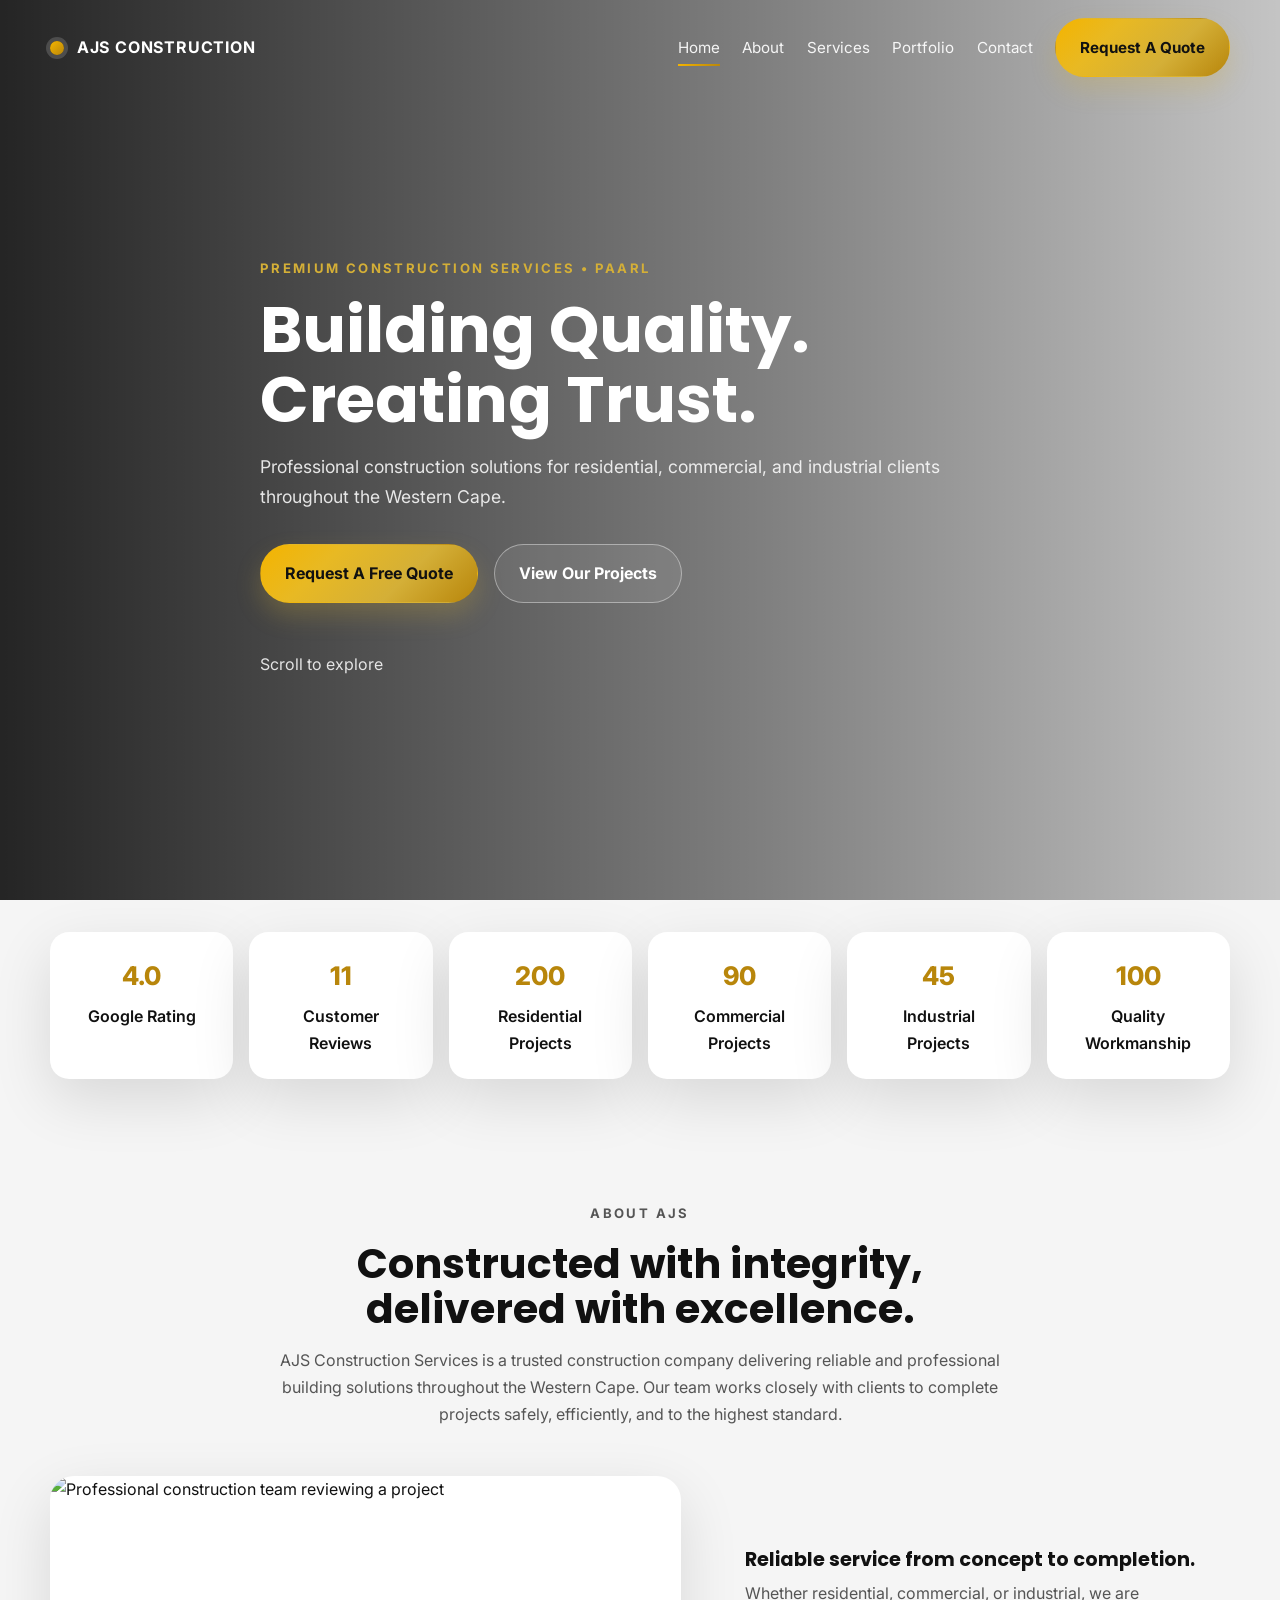
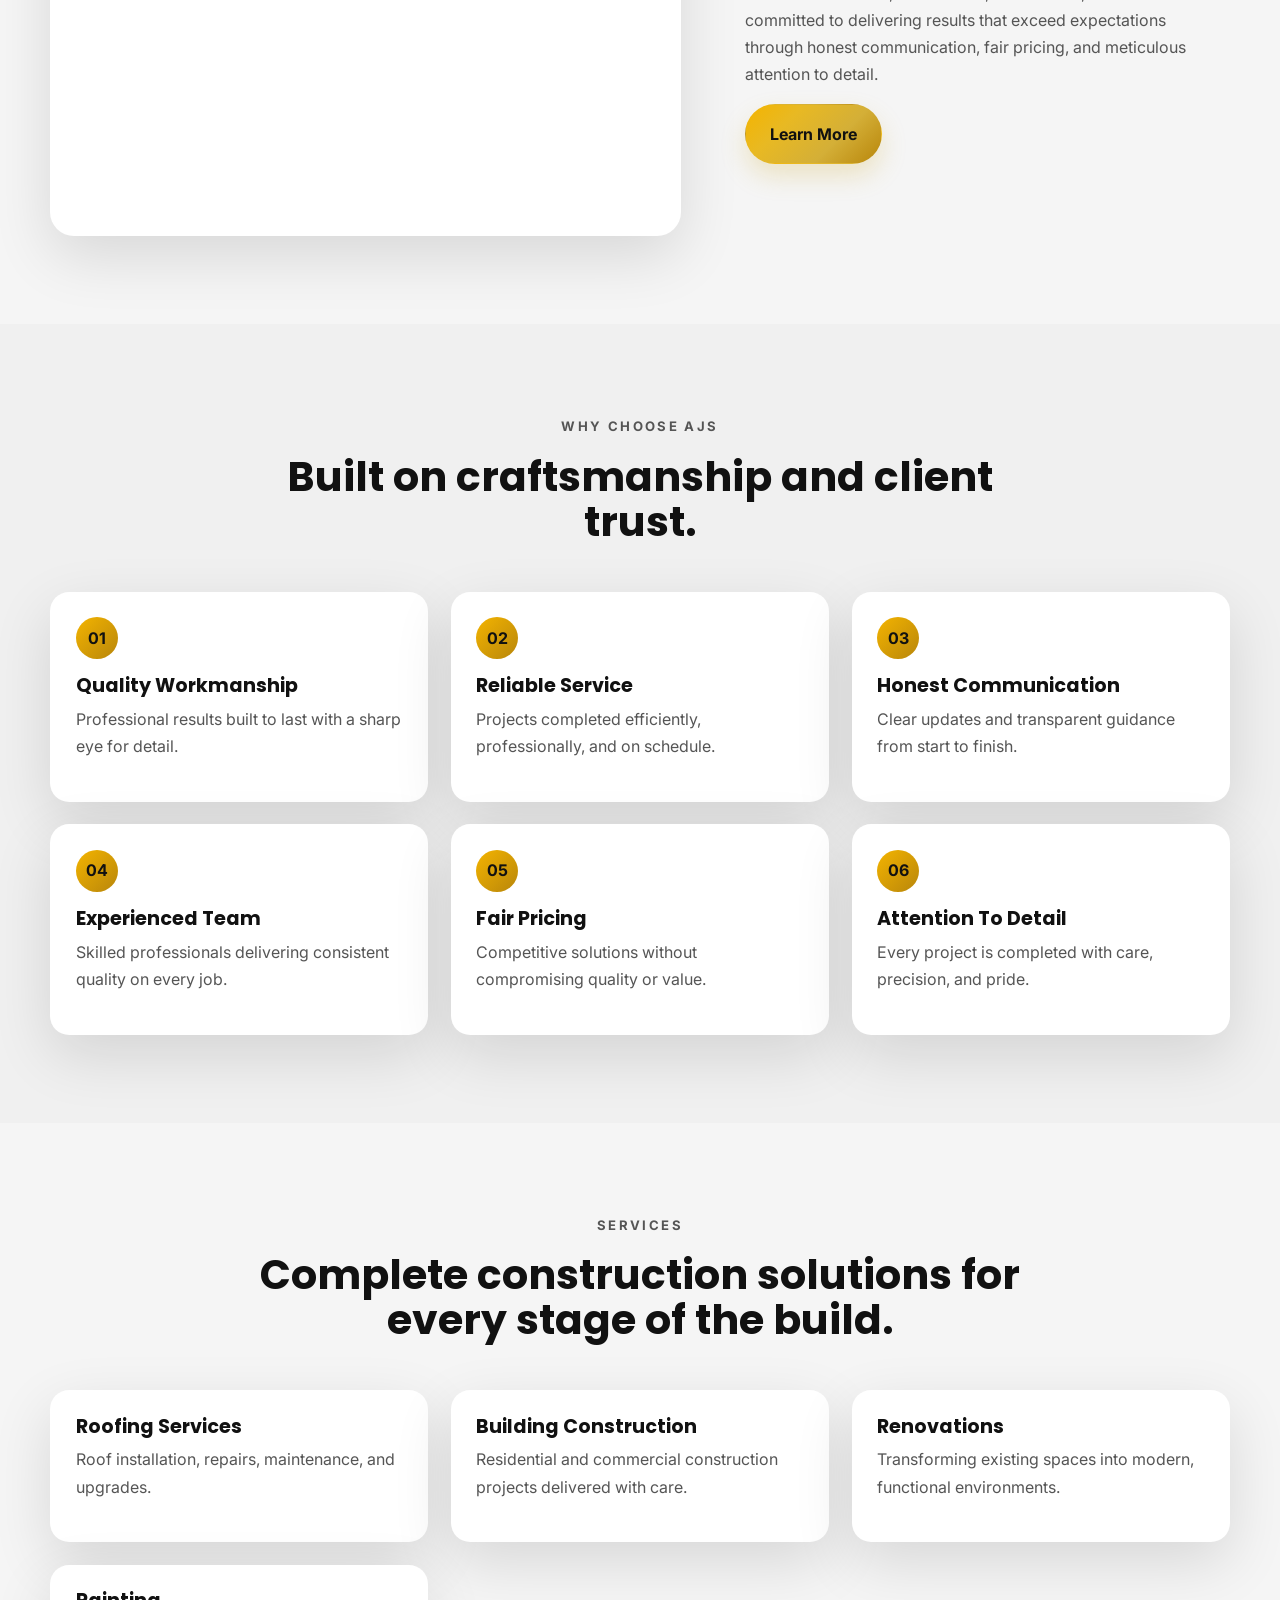
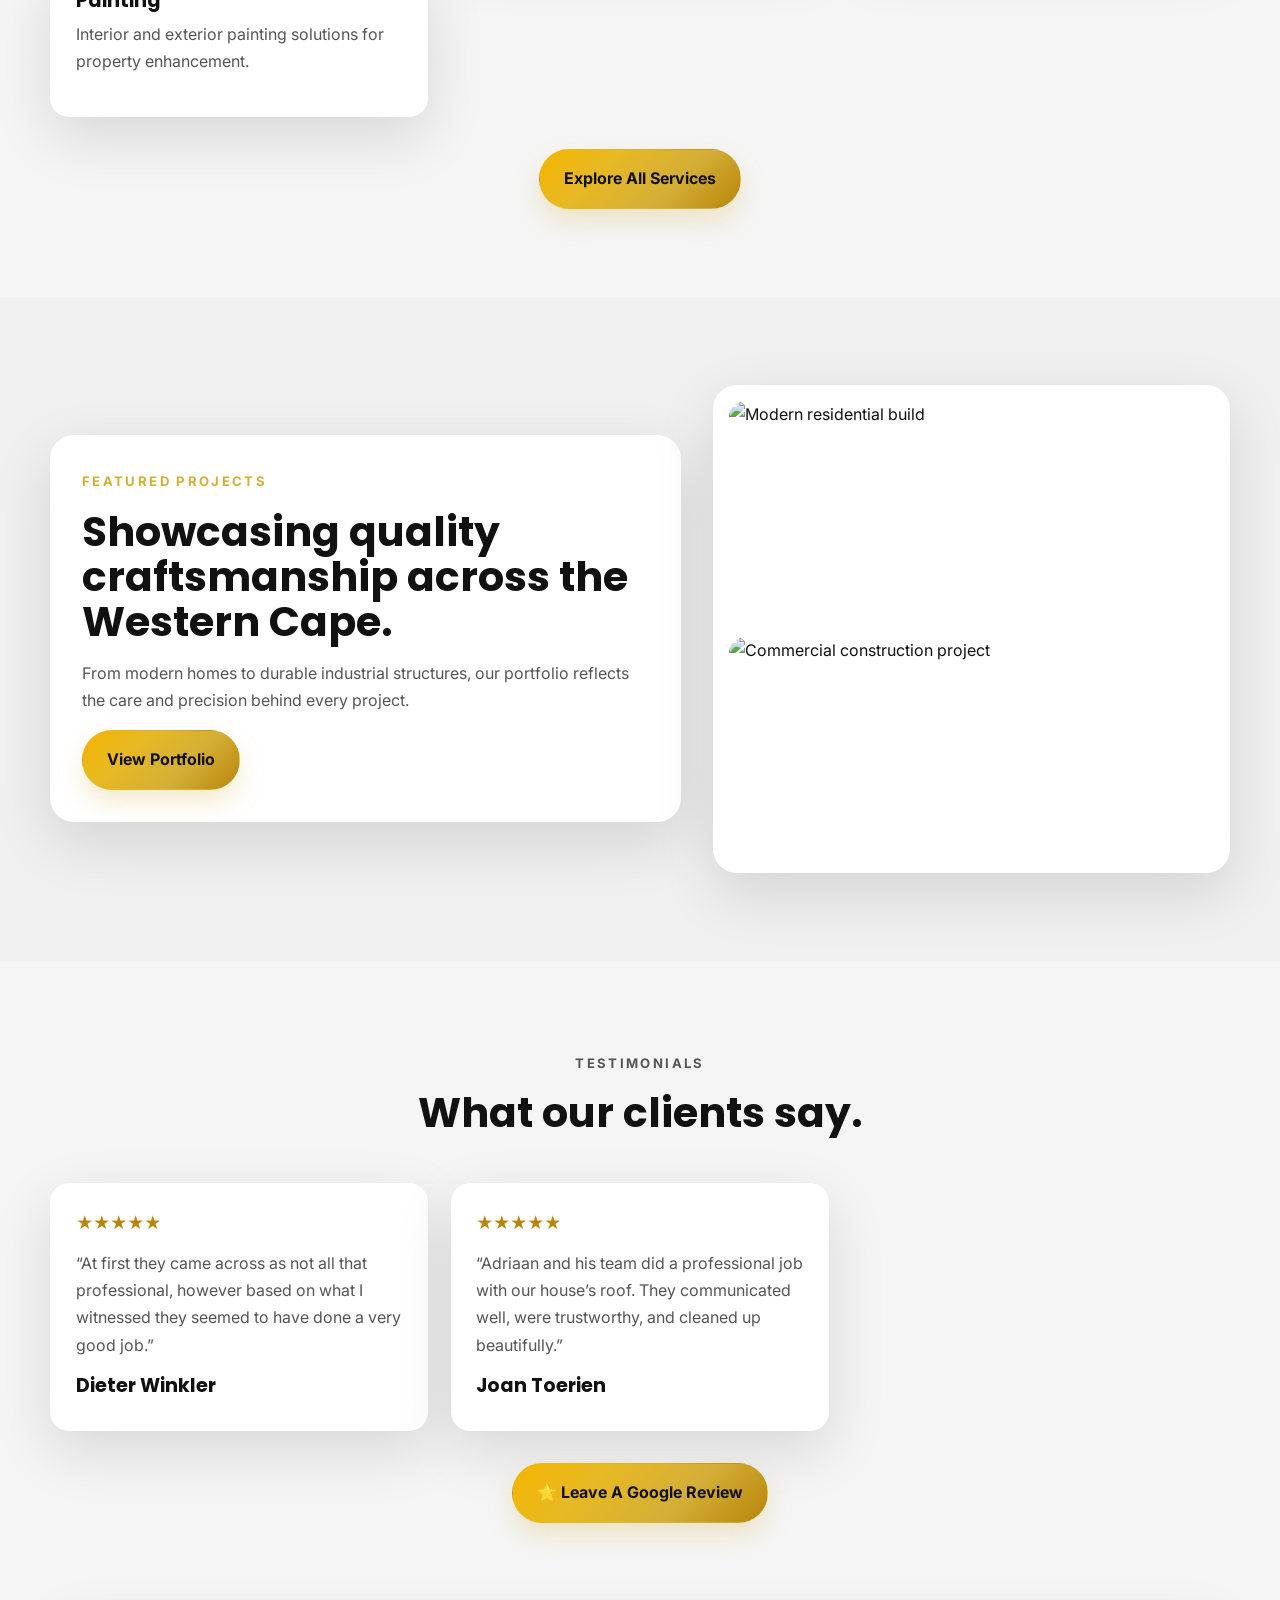
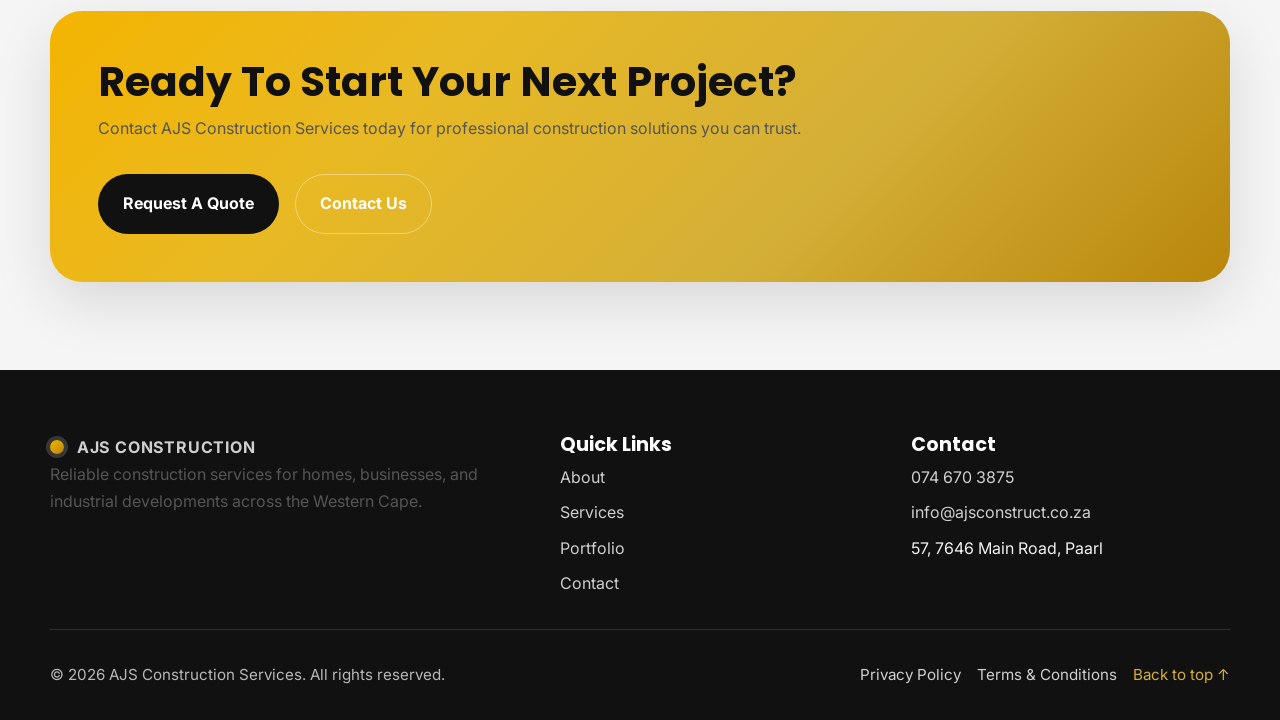
==== index.html @ 86287a6d "Add files via upload" ====
<!DOCTYPE html>
<html lang="en">
  <head>
    <meta charset="UTF-8" />
    <meta name="viewport" content="width=device-width, initial-scale=1.0" />
    <title>AJS Construction Services | Premium Construction in Paarl</title>
    <meta name="description" content="AJS Construction Services delivers premium residential, commercial, and industrial construction solutions across Paarl and the Western Cape." />
    <meta name="keywords" content="construction company Paarl, builders Western Cape, construction services Western Cape, roofing contractors Paarl, residential construction" />
    <meta property="og:title" content="AJS Construction Services | Premium Construction in Paarl" />
    <meta property="og:description" content="Trusted construction professionals delivering quality workmanship on time and within budget." />
    <meta property="og:type" content="website" />
    <meta property="og:image" content="https://images.unsplash.com/photo-1504307651254-35680f356dfd?auto=format&fit=crop&w=1200&q=80" />
    <link rel="preconnect" href="https://fonts.googleapis.com" />
    <link rel="preconnect" href="https://fonts.gstatic.com" crossorigin />
    <link href="https://fonts.googleapis.com/css2?family=Inter:wght@400;500;600;700;800&family=Poppins:wght@400;500;600;700;800&display=swap" rel="stylesheet" />
    <link rel="stylesheet" href="styles.css" />
    <script type="application/ld+json">
      {
        "@context": "https://schema.org",
        "@type": "LocalBusiness",
        "name": "AJS Construction Services",
        "address": {
          "@type": "PostalAddress",
          "streetAddress": "57, 7646 Main Road",
          "addressLocality": "Paarl",
          "postalCode": "7646",
          "addressCountry": "ZA"
        },
        "telephone": "+27746703875",
        "url": "https://ajsconstruct.co.za",
        "description": "Trusted construction services for residential, commercial, and industrial projects in the Western Cape.",
        "areaServed": ["Paarl", "Western Cape"],
        "priceRange": "R"
      }
    </script>
  </head>
  <body id="top">
    <header class="site-header">
      <nav class="nav container">
        <a class="brand" href="index.html">
          <span class="brand-mark"></span>
          <span>AJS Construction</span>
        </a>
        <button class="menu-toggle" aria-label="Open menu">
          <span></span><span></span><span></span>
        </button>
        <div class="nav-links">
          <a href="index.html" class="active">Home</a>
          <a href="about.html">About</a>
          <a href="services.html">Services</a>
          <a href="portfolio.html">Portfolio</a>
          <a href="contact.html">Contact</a>
          <a href="contact.html" class="btn btn-gold nav-cta">Request A Quote</a>
        </div>
      </nav>
    </header>

    <main>
      <section class="hero">
        <div class="hero-overlay"></div>
        <div class="container hero-content reveal">
          <p class="eyebrow">Premium Construction Services • Paarl</p>
          <h1>Building Quality. Creating Trust.</h1>
          <p class="hero-text">Professional construction solutions for residential, commercial, and industrial clients throughout the Western Cape.</p>
          <div class="hero-actions">
            <a href="contact.html" class="btn btn-gold">Request A Free Quote</a>
            <a href="portfolio.html" class="btn btn-outline">View Our Projects</a>
          </div>
          <a href="#stats" class="scroll-indicator">Scroll to explore</a>
        </div>
      </section>

      <section id="stats" class="stats-section">
        <div class="container stats-grid reveal">
          <div class="stat-card">
            <div class="stat-figure" data-target="4.0">0</div>
            <p>Google Rating</p>
          </div>
          <div class="stat-card">
            <div class="stat-figure" data-target="11">0</div>
            <p>Customer Reviews</p>
          </div>
          <div class="stat-card">
            <div class="stat-figure" data-target="200">0</div>
            <p>Residential Projects</p>
          </div>
          <div class="stat-card">
            <div class="stat-figure" data-target="90">0</div>
            <p>Commercial Projects</p>
          </div>
          <div class="stat-card">
            <div class="stat-figure" data-target="45">0</div>
            <p>Industrial Projects</p>
          </div>
          <div class="stat-card">
            <div class="stat-figure" data-target="100">0</div>
            <p>Quality Workmanship</p>
          </div>
        </div>
      </section>

      <section class="section container about-section">
        <div class="section-heading reveal">
          <p class="eyebrow">About AJS</p>
          <h2>Constructed with integrity, delivered with excellence.</h2>
          <p>AJS Construction Services is a trusted construction company delivering reliable and professional building solutions throughout the Western Cape. Our team works closely with clients to complete projects safely, efficiently, and to the highest standard.</p>
        </div>
        <div class="about-grid reveal">
          <div class="about-image-card">
            <img src="https://images.unsplash.com/photo-1486406146926-c627a92ad1ab?auto=format&fit=crop&w=1000&q=80" alt="Professional construction team reviewing a project" />
          </div>
          <div class="about-copy">
            <h3>Reliable service from concept to completion.</h3>
            <p>Whether residential, commercial, or industrial, we are committed to delivering results that exceed expectations through honest communication, fair pricing, and meticulous attention to detail.</p>
            <a href="about.html" class="btn btn-gold">Learn More</a>
          </div>
        </div>
      </section>

      <section class="section section-alt">
        <div class="container">
          <div class="section-heading reveal">
            <p class="eyebrow">Why Choose AJS</p>
            <h2>Built on craftsmanship and client trust.</h2>
          </div>
          <div class="cards-grid">
            <article class="info-card reveal">
              <div class="icon-badge">01</div>
              <h3>Quality Workmanship</h3>
              <p>Professional results built to last with a sharp eye for detail.</p>
            </article>
            <article class="info-card reveal">
              <div class="icon-badge">02</div>
              <h3>Reliable Service</h3>
              <p>Projects completed efficiently, professionally, and on schedule.</p>
            </article>
            <article class="info-card reveal">
              <div class="icon-badge">03</div>
              <h3>Honest Communication</h3>
              <p>Clear updates and transparent guidance from start to finish.</p>
            </article>
            <article class="info-card reveal">
              <div class="icon-badge">04</div>
              <h3>Experienced Team</h3>
              <p>Skilled professionals delivering consistent quality on every job.</p>
            </article>
            <article class="info-card reveal">
              <div class="icon-badge">05</div>
              <h3>Fair Pricing</h3>
              <p>Competitive solutions without compromising quality or value.</p>
            </article>
            <article class="info-card reveal">
              <div class="icon-badge">06</div>
              <h3>Attention To Detail</h3>
              <p>Every project is completed with care, precision, and pride.</p>
            </article>
          </div>
        </div>
      </section>

      <section class="section container">
        <div class="section-heading reveal">
          <p class="eyebrow">Services</p>
          <h2>Complete construction solutions for every stage of the build.</h2>
        </div>
        <div class="cards-grid">
          <article class="service-card reveal">
            <h3>Roofing Services</h3>
            <p>Roof installation, repairs, maintenance, and upgrades.</p>
          </article>
          <article class="service-card reveal">
            <h3>Building Construction</h3>
            <p>Residential and commercial construction projects delivered with care.</p>
          </article>
          <article class="service-card reveal">
            <h3>Renovations</h3>
            <p>Transforming existing spaces into modern, functional environments.</p>
          </article>
          <article class="service-card reveal">
            <h3>Painting</h3>
            <p>Interior and exterior painting solutions for property enhancement.</p>
          </article>
        </div>
        <div class="section-link reveal">
          <a href="services.html" class="btn btn-gold">Explore All Services</a>
        </div>
      </section>

      <section class="section section-alt">
        <div class="container portfolio-preview reveal">
          <div class="portfolio-copy">
            <p class="eyebrow">Featured Projects</p>
            <h2>Showcasing quality craftsmanship across the Western Cape.</h2>
            <p>From modern homes to durable industrial structures, our portfolio reflects the care and precision behind every project.</p>
            <a href="portfolio.html" class="btn btn-gold">View Portfolio</a>
          </div>
          <div class="portfolio-stack">
            <img src="https://images.unsplash.com/photo-1512918728675-ed5a9ecdebfd?auto=format&fit=crop&w=800&q=80" alt="Modern residential build" />
            <img src="https://images.unsplash.com/photo-1460317442991-0ec209397118?auto=format&fit=crop&w=800&q=80" alt="Commercial construction project" />
          </div>
        </div>
      </section>

      <section class="section container reviews-section">
        <div class="section-heading reveal">
          <p class="eyebrow">Testimonials</p>
          <h2>What our clients say.</h2>
        </div>
        <div class="cards-grid">
          <article class="review-card reveal">
            <div class="stars">★★★★★</div>
            <p>“At first they came across as not all that professional, however based on what I witnessed they seemed to have done a very good job.”</p>
            <h3>Dieter Winkler</h3>
          </article>
          <article class="review-card reveal">
            <div class="stars">★★★★★</div>
            <p>“Adriaan and his team did a professional job with our house’s roof. They communicated well, were trustworthy, and cleaned up beautifully.”</p>
            <h3>Joan Toerien</h3>
          </article>
        </div>
        <div class="section-link reveal">
          <a href="https://search.google.com/local/writereview?placeid=ChIJ..." target="_blank" rel="noreferrer" class="btn btn-gold review-btn">⭐ Leave A Google Review</a>
        </div>
      </section>

      <section class="section cta-section">
        <div class="container cta-card reveal">
          <h2>Ready To Start Your Next Project?</h2>
          <p>Contact AJS Construction Services today for professional construction solutions you can trust.</p>
          <div class="hero-actions">
            <a href="contact.html" class="btn btn-dark">Request A Quote</a>
            <a href="tel:+27746703875" class="btn btn-outline-light">Contact Us</a>
          </div>
        </div>
      </section>
    </main>

    <footer class="site-footer">
      <div class="container footer-grid">
        <div>
          <a class="brand brand-footer" href="index.html">
            <span class="brand-mark"></span>
            <span>AJS Construction</span>
          </a>
          <p>Reliable construction services for homes, businesses, and industrial developments across the Western Cape.</p>
        </div>
        <div>
          <h3>Quick Links</h3>
          <ul>
            <li><a href="about.html">About</a></li>
            <li><a href="services.html">Services</a></li>
            <li><a href="portfolio.html">Portfolio</a></li>
            <li><a href="contact.html">Contact</a></li>
          </ul>
        </div>
        <div>
          <h3>Contact</h3>
          <ul>
            <li><a href="tel:+27746703875">074 670 3875</a></li>
            <li><a href="mailto:info@ajsconstruct.co.za">info@ajsconstruct.co.za</a></li>
            <li>57, 7646 Main Road, Paarl</li>
          </ul>
        </div>
      </div>
      <div class="container footer-bottom">
        <span>© <span id="year"></span> AJS Construction Services. All rights reserved.</span>
        <div class="footer-links">
          <a href="#">Privacy Policy</a>
          <a href="#">Terms & Conditions</a>
          <a href="#top" class="back-to-top">Back to top ↑</a>
        </div>
      </div>
    </footer>

    <script src="script.js"></script>
  </body>
</html>
---- styles.css ----
:root {
  --bg: #f5f5f5;
  --surface: #ffffff;
  --text: #111111;
  --muted: #555;
  --dark: #111111;
  --gold-1: #f4b400;
  --gold-2: #e8b923;
  --gold-3: #d4af37;
  --gold-4: #b8860b;
  --border: rgba(17, 17, 17, 0.08);
  --shadow: 0 20px 60px rgba(0, 0, 0, 0.12);
}

* { box-sizing: border-box; }
html { scroll-behavior: smooth; }
body {
  margin: 0;
  font-family: 'Inter', sans-serif;
  color: var(--text);
  background: var(--bg);
  line-height: 1.7;
}
a { color: inherit; text-decoration: none; }
img { max-width: 100%; display: block; }
.container { width: min(1180px, calc(100% - 2rem)); margin: 0 auto; }
section { scroll-margin-top: 100px; }

.site-header {
  position: fixed;
  inset: 0 0 auto 0;
  z-index: 1000;
  transition: background 0.3s ease, backdrop-filter 0.3s ease;
}
.site-header.scrolled {
  background: rgba(17, 17, 17, 0.96);
  backdrop-filter: blur(14px);
  box-shadow: 0 8px 24px rgba(0,0,0,0.15);
}
.nav {
  display: flex;
  align-items: center;
  justify-content: space-between;
  padding: 1.15rem 0;
}
.brand {
  display: flex;
  align-items: center;
  gap: 0.8rem;
  font-size: 1rem;
  font-weight: 700;
  color: #fff;
  letter-spacing: 0.05em;
  text-transform: uppercase;
}
.brand-mark {
  width: 14px;
  height: 14px;
  border-radius: 50%;
  background: linear-gradient(135deg, var(--gold-1), var(--gold-4));
  box-shadow: 0 0 0 4px rgba(255,255,255,0.16);
}
.nav-links {
  display: flex;
  align-items: center;
  gap: 1.4rem;
  color: rgba(255,255,255,0.92);
}
.nav-links a { position: relative; font-size: 0.95rem; }
.nav-links a::after {
  content: '';
  position: absolute;
  left: 0;
  bottom: -6px;
  width: 100%;
  height: 2px;
  background: linear-gradient(135deg, var(--gold-1), var(--gold-4));
  transform: scaleX(0);
  transform-origin: center;
  transition: transform 0.25s ease;
}
.nav-links a:hover::after,
.nav-links a.active::after { transform: scaleX(1); }
.menu-toggle { display: none; background: none; border: 0; cursor: pointer; }
.menu-toggle span { display: block; width: 24px; height: 2px; background: #fff; margin: 4px 0; }

.hero {
  min-height: 100vh;
  display: grid;
  align-items: center;
  background: url('https://images.unsplash.com/photo-1504307651254-35680f356dfd?auto=format&fit=crop&w=1800&q=80') center/cover;
  position: relative;
}
.hero-overlay {
  position: absolute;
  inset: 0;
  background: linear-gradient(90deg, rgba(0,0,0,0.85) 0%, rgba(0,0,0,0.48) 60%, rgba(0,0,0,0.2) 100%);
}
.hero-content {
  position: relative;
  z-index: 1;
  color: white;
  padding: 8rem 0 6rem;
  max-width: 760px;
}
.eyebrow {
  display: inline-block;
  margin-bottom: 1rem;
  color: var(--gold-3);
  text-transform: uppercase;
  font-weight: 700;
  letter-spacing: 0.18em;
  font-size: 0.82rem;
}
h1, h2, h3 { font-family: 'Poppins', sans-serif; line-height: 1.1; }
h1 { font-size: clamp(2.8rem, 5vw, 4.7rem); margin: 0 0 1rem; }
h2 { font-size: clamp(2rem, 3.2vw, 2.8rem); margin: 0 0 1rem; }
h3 { font-size: 1.2rem; margin: 0 0 0.6rem; }
p { margin: 0 0 1rem; color: var(--muted); }
.hero-text {
  color: rgba(255,255,255,0.86);
  font-size: 1.1rem;
  max-width: 680px;
}
.hero-actions { display: flex; gap: 1rem; flex-wrap: wrap; margin-top: 2rem; }
.btn {
  display: inline-flex;
  align-items: center;
  justify-content: center;
  padding: 0.95rem 1.5rem;
  border-radius: 999px;
  font-weight: 700;
  transition: transform 0.25s ease, box-shadow 0.25s ease, background 0.25s ease;
  border: 1px solid transparent;
}
.btn:hover { transform: translateY(-2px); }
.btn-gold {
  background: linear-gradient(135deg, var(--gold-1) 0%, var(--gold-2) 30%, var(--gold-3) 65%, var(--gold-4) 100%);
  color: #111;
  box-shadow: 0 12px 25px rgba(212,175,55,0.25);
}
.btn-outline {
  color: white;
  border-color: rgba(255,255,255,0.4);
  background: rgba(255,255,255,0.08);
}
.btn-outline-light {
  color: white;
  border-color: rgba(255,255,255,0.4);
}
.btn-dark { background: var(--dark); color: white; }
.scroll-indicator {
  display: inline-flex;
  margin-top: 3rem;
  color: rgba(255,255,255,0.85);
  animation: float 2s ease-in-out infinite;
}

.stats-section { padding: 4rem 0 2rem; margin-top: -2rem; position: relative; z-index: 2; }
.stats-grid {
  display: grid;
  grid-template-columns: repeat(6, minmax(0, 1fr));
  gap: 1rem;
}
.stat-card {
  background: white;
  border-radius: 1.2rem;
  padding: 1.4rem;
  text-align: center;
  box-shadow: var(--shadow);
}
.stat-figure {
  font-size: 1.6rem;
  font-weight: 800;
  color: var(--gold-4);
  margin-bottom: 0.3rem;
}
.stat-card p { margin: 0; color: var(--dark); font-weight: 600; }

.section { padding: 5.5rem 0; }
.section-alt { background: #f0f0f0; }
.section-heading { text-align: center; max-width: 760px; margin: 0 auto 3rem; }
.section-heading p { color: var(--muted); }
.about-grid, .contact-grid, .process-grid, .portfolio-preview {
  display: grid;
  gap: 2rem;
  grid-template-columns: 1.1fr 0.9fr;
  align-items: center;
}
.about-image-card, .story-card, .contact-card, .contact-form-card, .map-card, .portfolio-copy, .portfolio-stack {
  background: white;
  border-radius: 1.5rem;
  overflow: hidden;
  box-shadow: var(--shadow);
}
.about-image-card img { width: 100%; height: 100%; object-fit: cover; min-height: 360px; }
.about-copy, .story-card, .contact-card, .contact-form-card, .map-card, .portfolio-copy { padding: 2rem; }
.cards-grid, .portfolio-grid {
  display: grid;
  grid-template-columns: repeat(3, minmax(0, 1fr));
  gap: 1.4rem;
}
.info-card, .service-card, .review-card, .portfolio-card {
  background: white;
  border-radius: 1.2rem;
  padding: 1.6rem;
  box-shadow: var(--shadow);
  transition: transform 0.25s ease, box-shadow 0.25s ease;
}
.info-card:hover, .service-card:hover, .review-card:hover, .portfolio-card:hover {
  transform: translateY(-6px);
  box-shadow: 0 24px 60px rgba(0,0,0,0.14);
}
.icon-badge {
  width: 42px;
  height: 42px;
  border-radius: 999px;
  display: grid;
  place-items: center;
  background: linear-gradient(135deg, var(--gold-1), var(--gold-4));
  font-weight: 700;
  color: var(--dark);
  margin-bottom: 1rem;
}
.section-link { margin-top: 2rem; text-align: center; }
.portfolio-stack { display: grid; gap: 1rem; padding: 1rem; }
.portfolio-stack img { border-radius: 1rem; height: 220px; object-fit: cover; }
.review-card .stars { color: var(--gold-4); font-size: 1.05rem; margin-bottom: 0.8rem; }
.cta-section { padding: 0 0 5.5rem; }
.cta-card {
  background: linear-gradient(135deg, var(--gold-1) 0%, var(--gold-2) 30%, var(--gold-3) 65%, var(--gold-4) 100%);
  padding: 3rem;
  border-radius: 2rem;
  color: var(--dark);
  box-shadow: var(--shadow);
}
.cta-card h2 { margin-bottom: 0.7rem; }
.site-footer {
  background: var(--dark);
  color: #f3f3f3;
  padding: 4rem 0 2rem;
}
.footer-grid {
  display: grid;
  grid-template-columns: 1.2fr 0.8fr 0.8fr;
  gap: 2rem;
}
.site-footer h3 { color: white; }
.site-footer ul { list-style: none; padding: 0; margin: 0; }
.site-footer li + li { margin-top: 0.5rem; }
.site-footer a { color: rgba(255,255,255,0.8); }
.footer-bottom {
  display: flex;
  justify-content: space-between;
  align-items: center;
  padding-top: 2rem;
  margin-top: 2rem;
  border-top: 1px solid rgba(255,255,255,0.12);
  color: rgba(255,255,255,0.7);
  font-size: 0.95rem;
}
.footer-links { display: flex; gap: 1rem; flex-wrap: wrap; }
.back-to-top { color: var(--gold-3) !important; }

.page-hero {
  padding: 8rem 0 4rem;
  background: linear-gradient(135deg, rgba(17,17,17,0.97), rgba(34,34,34,0.82)), url('https://images.unsplash.com/photo-1460317442991-0ec209397118?auto=format&fit=crop&w=1600&q=80') center/cover;
  color: white;
}
.page-hero-content { max-width: 760px; }
.page-hero-content p { color: rgba(255,255,255,0.8); }
.check-list { padding-left: 1.1rem; color: var(--muted); }
.check-list li { margin-bottom: 0.6rem; }
.timeline > div { padding-bottom: 1rem; border-bottom: 1px solid var(--border); margin-bottom: 1rem; }
.timeline > div:last-child { border-bottom: 0; }
.portfolio-filters { display: flex; gap: 0.8rem; flex-wrap: wrap; justify-content: center; margin-bottom: 2rem; }
.filter-btn {
  border: 1px solid var(--border);
  background: white;
  padding: 0.7rem 1.1rem;
  border-radius: 999px;
  cursor: pointer;
  font-weight: 600;
}
.filter-btn.active {
  background: linear-gradient(135deg, var(--gold-1), var(--gold-4));
  color: var(--dark);
  border-color: transparent;
}
.portfolio-card { padding: 0; overflow: hidden; cursor: pointer; }
.portfolio-card img { height: 240px; object-fit: cover; width: 100%; }
.portfolio-card-body { padding: 1.2rem 1.3rem 1.4rem; }
.contact-form-card form { display: grid; gap: 1rem; }
label { display: grid; gap: 0.45rem; font-weight: 600; color: var(--dark); }
input, textarea {
  width: 100%;
  border: 1px solid var(--border);
  border-radius: 0.9rem;
  padding: 0.85rem 1rem;
  font: inherit;
  background: #fafafa;
}
textarea { resize: vertical; }
iframe { width: 100%; min-height: 320px; border: 0; border-radius: 1rem; }
.lightbox {
  position: fixed;
  inset: 0;
  background: rgba(0,0,0,0.88);
  display: none;
  align-items: center;
  justify-content: center;
  z-index: 2000;
  padding: 2rem;
}
.lightbox.open { display: flex; }
.lightbox img { max-width: min(900px, 100%); max-height: 80vh; border-radius: 1rem; }
.lightbox-close {
  position: absolute;
  top: 1.5rem;
  right: 1.5rem;
  border: 0;
  background: white;
  width: 44px;
  height: 44px;
  border-radius: 50%;
  font-size: 1.5rem;
  cursor: pointer;
}
.reveal { opacity: 0; transform: translateY(28px); transition: opacity 0.7s ease, transform 0.7s ease; }
.reveal.visible { opacity: 1; transform: translateY(0); }

@keyframes float {
  0%, 100% { transform: translateY(0); }
  50% { transform: translateY(8px); }
}

@media (max-width: 1000px) {
  .stats-grid { grid-template-columns: repeat(3, minmax(0, 1fr)); }
  .cards-grid, .portfolio-grid { grid-template-columns: repeat(2, minmax(0, 1fr)); }
  .about-grid, .contact-grid, .process-grid, .portfolio-preview { grid-template-columns: 1fr; }
}

@media (max-width: 760px) {
  .menu-toggle { display: block; }
  .nav-links {
    position: fixed;
    inset: 74px 1rem auto 1rem;
    flex-direction: column;
    align-items: flex-start;
    background: rgba(17,17,17,0.97);
    padding: 1rem;
    border-radius: 1rem;
    display: none;
  }
  .nav-links.open { display: flex; }
  .nav-cta { display: none; }
  .stats-grid { grid-template-columns: 1fr 1fr; }
  .cards-grid, .portfolio-grid, .footer-grid { grid-template-columns: 1fr; }
  .hero-content { padding-top: 7rem; }
  .hero-actions { flex-direction: column; align-items: flex-start; }
  .cta-card { padding: 2rem; }
  .footer-bottom { flex-direction: column; align-items: flex-start; gap: 0.8rem; }
}
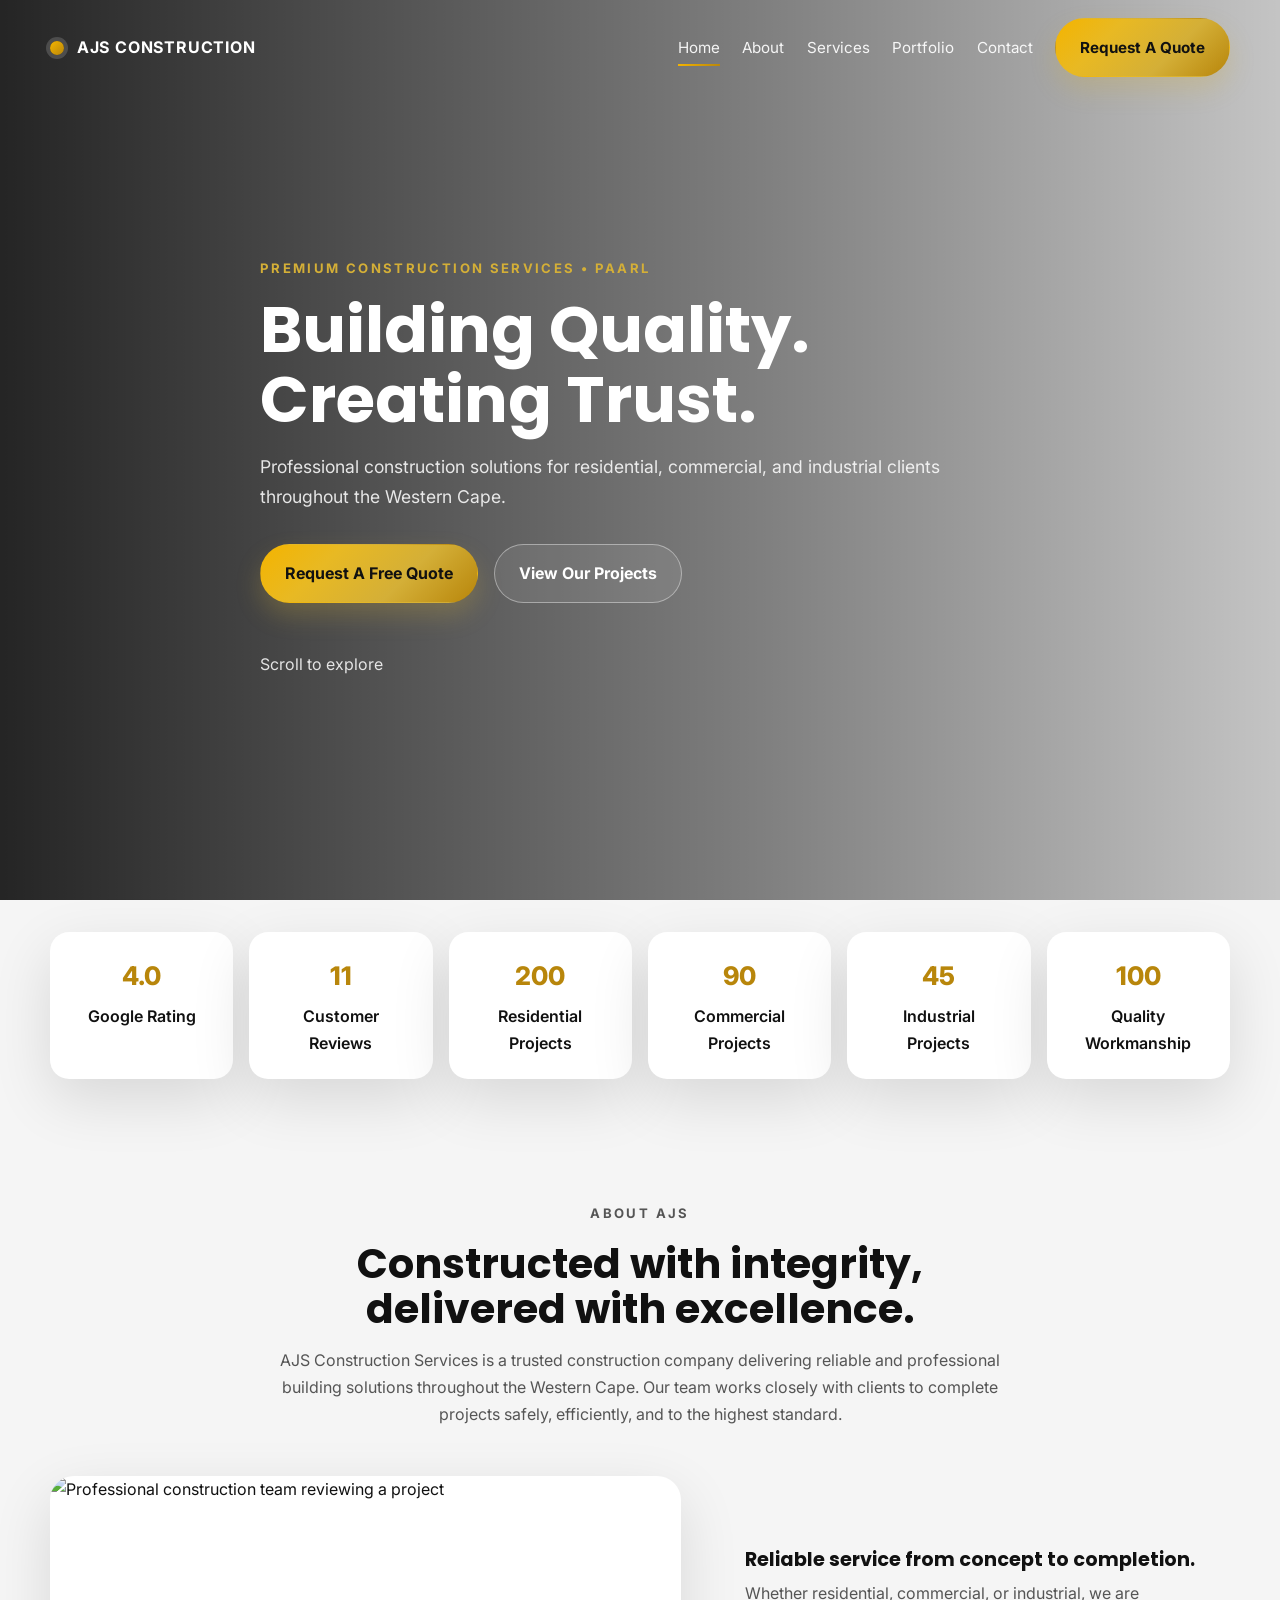
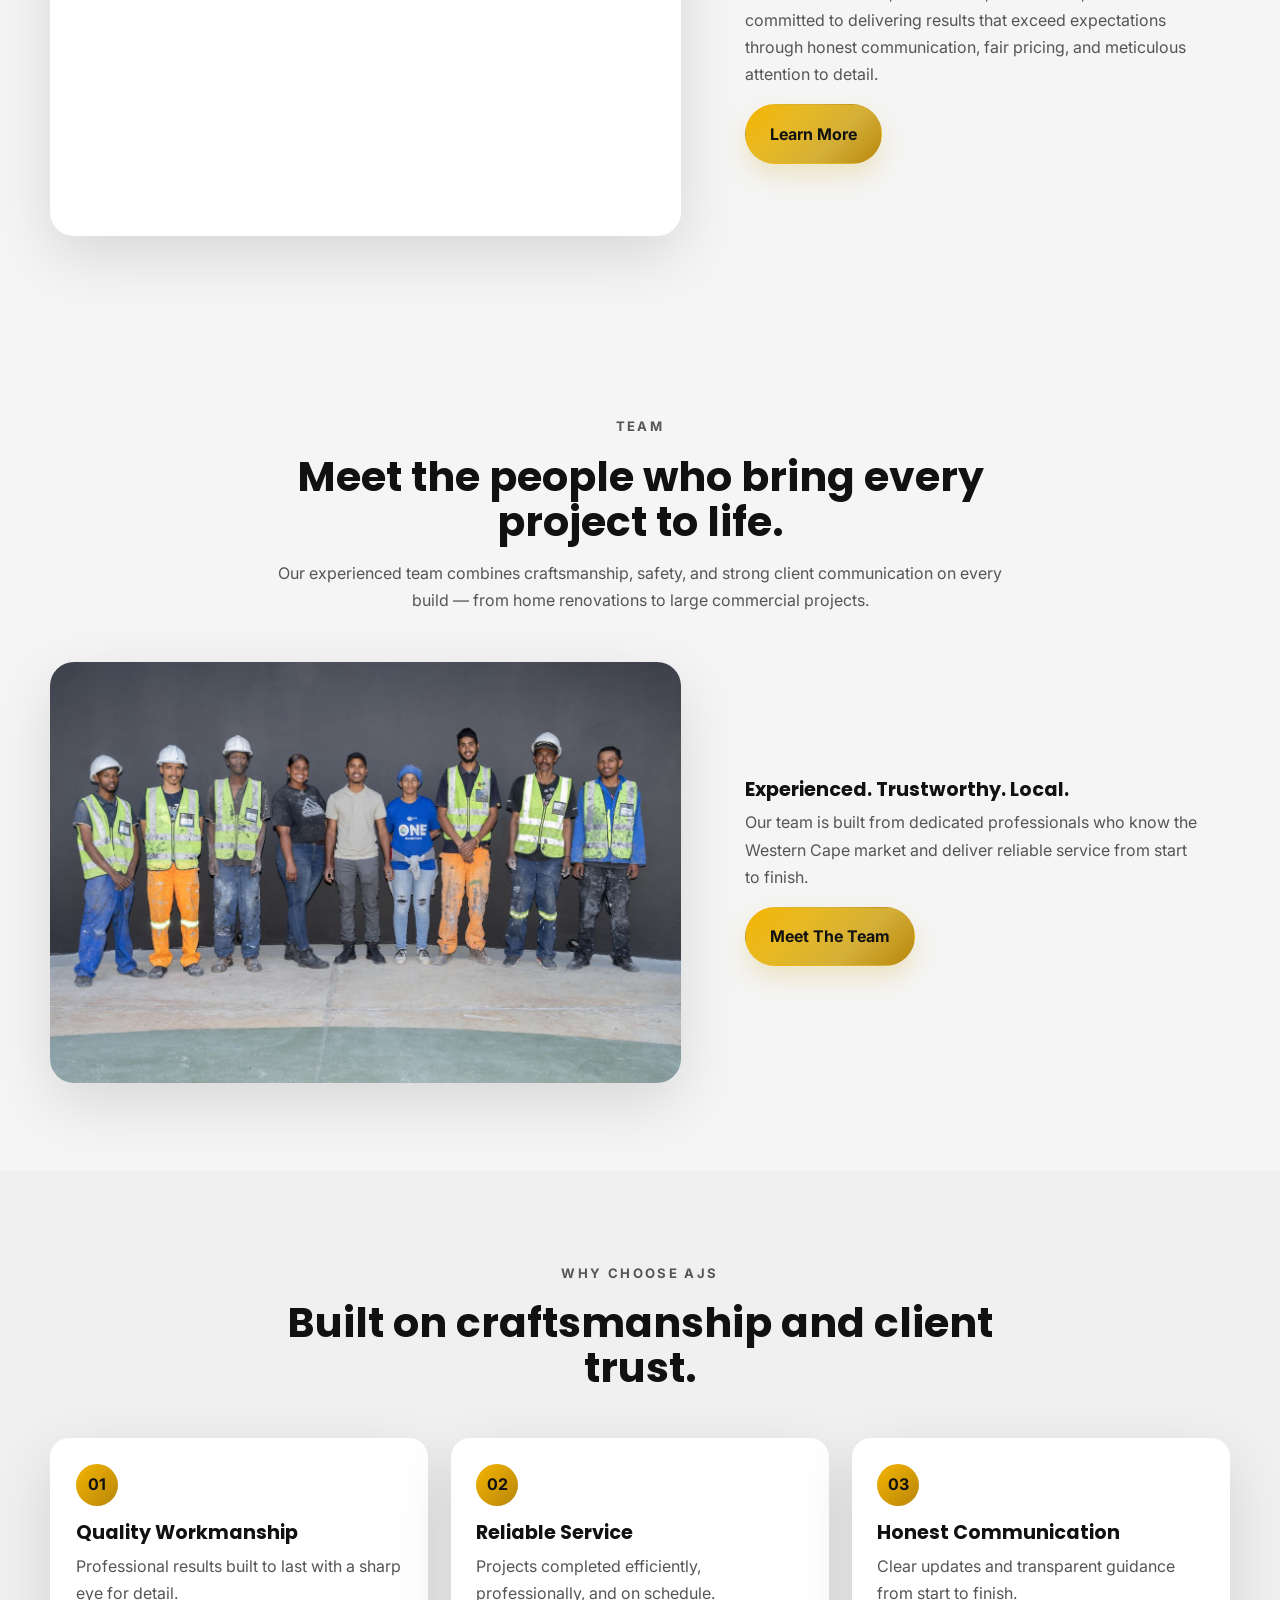
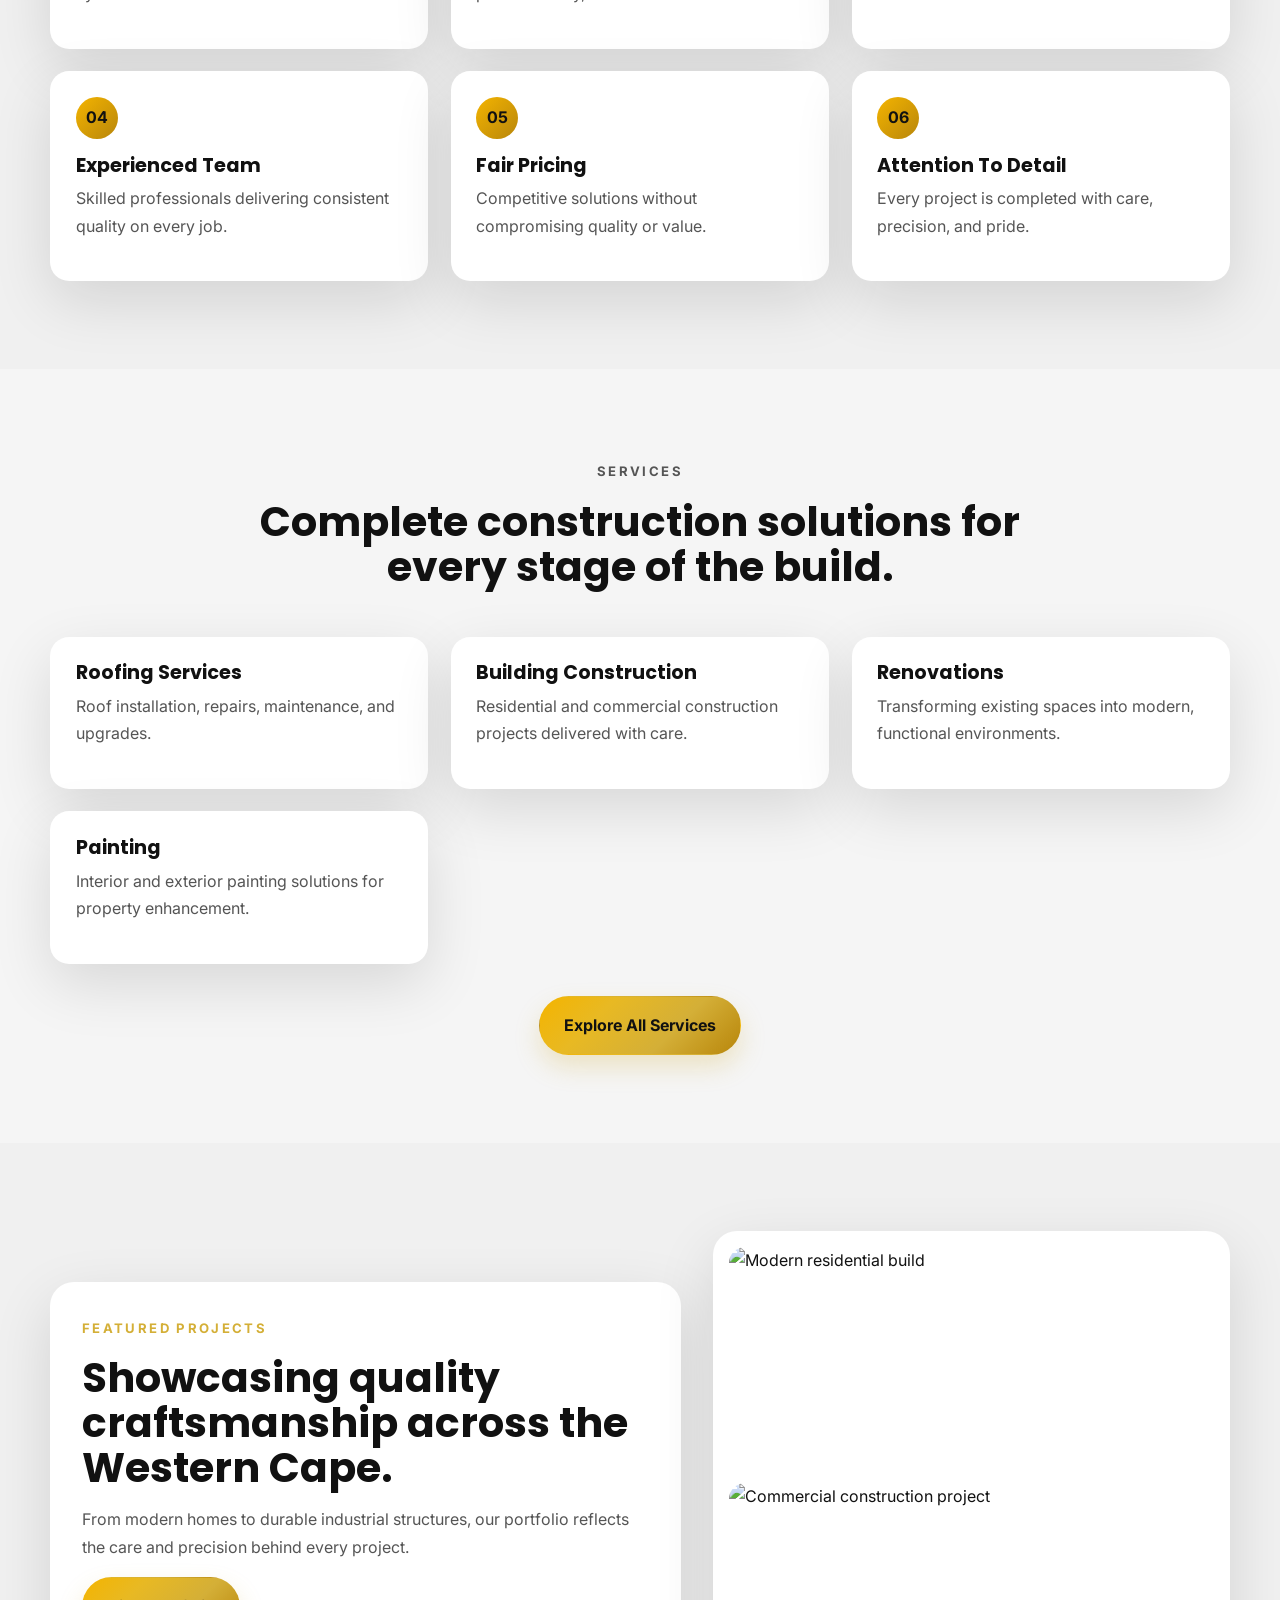
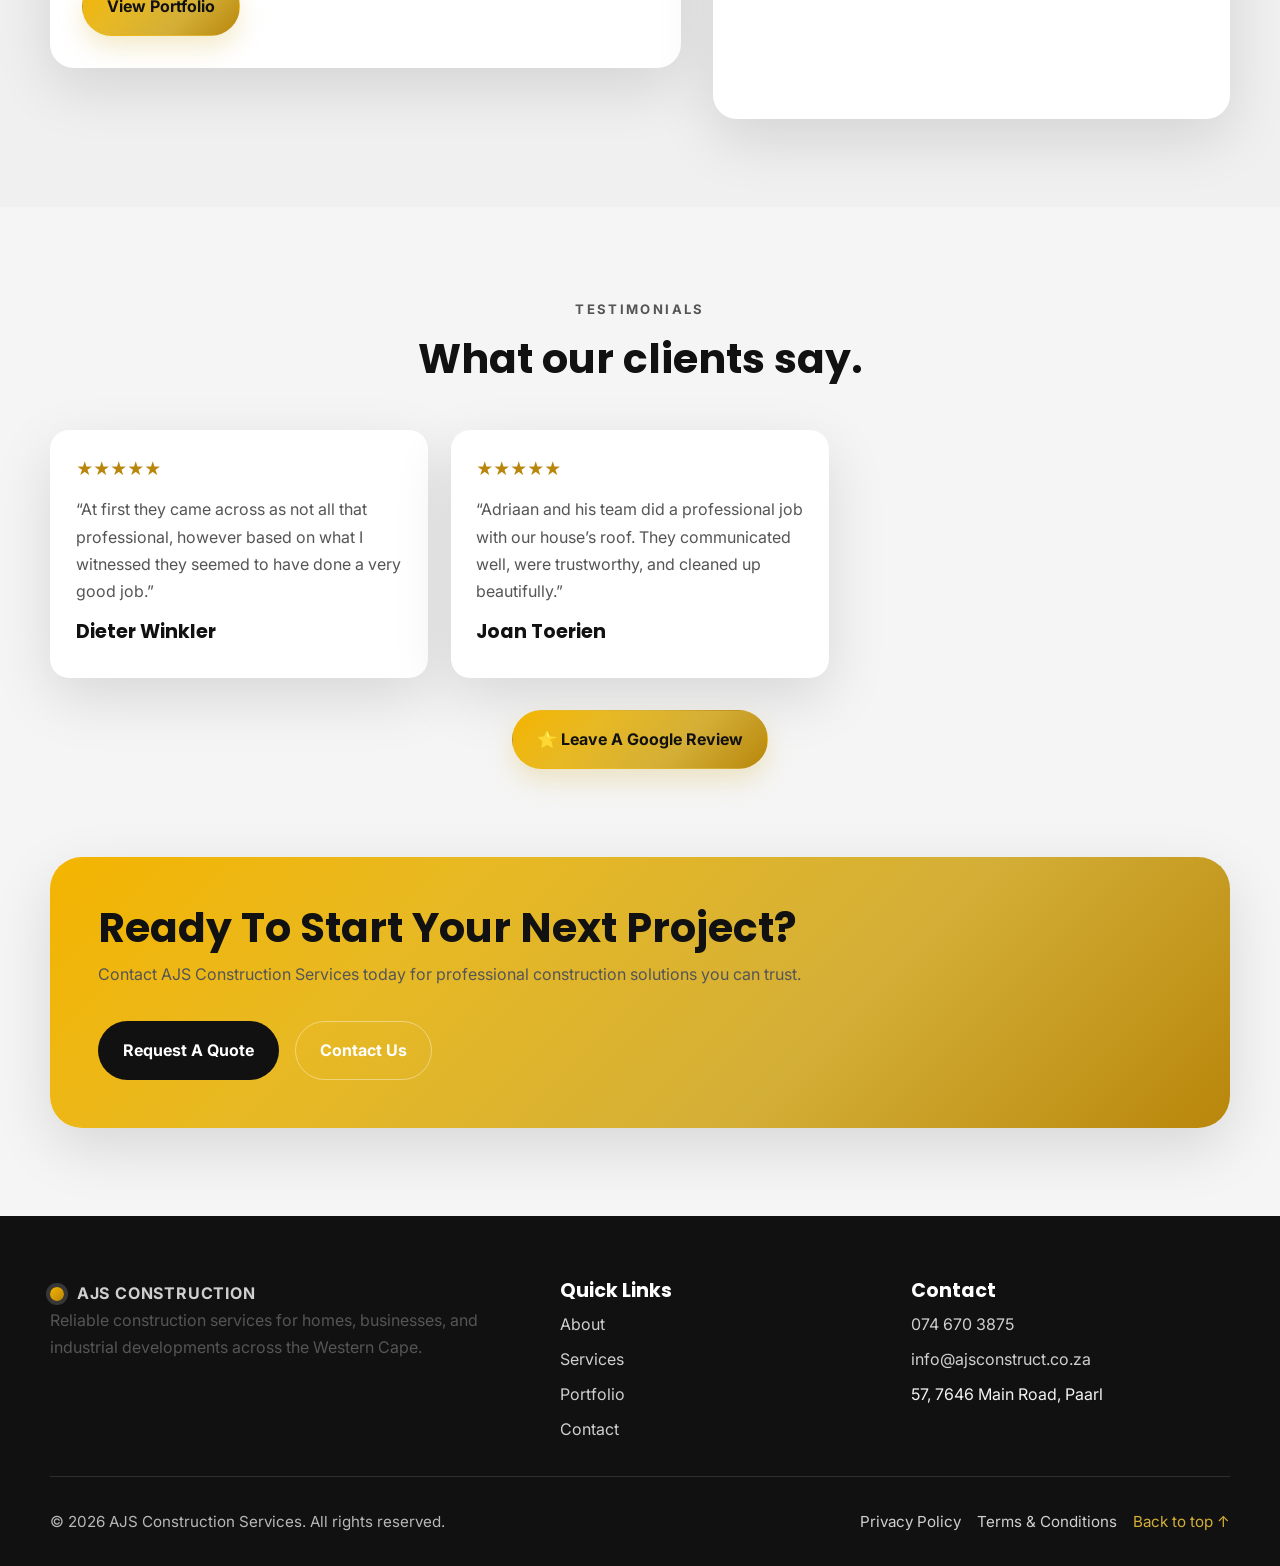
==== commit 78fb09bc: "Add files via upload" ====
--- a/index.html
+++ b/index.html
@@ -57,6 +57,10 @@
 
     <main>
       <section class="hero">
+        <video class="hero-video" autoplay muted loop playsinline>
+          <source src="video.mp4" type="video/mp4" />
+          Your browser does not support the video tag.
+        </video>
         <div class="hero-overlay"></div>
         <div class="container hero-content reveal">
           <p class="eyebrow">Premium Construction Services • Paarl</p>
@@ -117,6 +121,24 @@
         </div>
       </section>
 
+      <section class="section container team-section">
+        <div class="section-heading reveal">
+          <p class="eyebrow">Team</p>
+          <h2>Meet the people who bring every project to life.</h2>
+          <p>Our experienced team combines craftsmanship, safety, and strong client communication on every build — from home renovations to large commercial projects.</p>
+        </div>
+        <div class="about-grid reveal">
+          <div class="about-image-card">
+            <img src="team.jpeg" alt="AJS Construction team photo" />
+          </div>
+          <div class="about-copy">
+            <h3>Experienced. Trustworthy. Local.</h3>
+            <p>Our team is built from dedicated professionals who know the Western Cape market and deliver reliable service from start to finish.</p>
+            <a href="about.html" class="btn btn-gold">Meet The Team</a>
+          </div>
+        </div>
+      </section>
+
       <section class="section section-alt">
         <div class="container">
           <div class="section-heading reveal">
--- a/styles.css
+++ b/styles.css
@@ -90,15 +90,25 @@
   align-items: center;
   background: url('https://images.unsplash.com/photo-1504307651254-35680f356dfd?auto=format&fit=crop&w=1800&q=80') center/cover;
   position: relative;
+  overflow: hidden;
+}
+.hero-video {
+  position: absolute;
+  inset: 0;
+  width: 100%;
+  height: 100%;
+  object-fit: cover;
+  z-index: 0;
 }
 .hero-overlay {
   position: absolute;
   inset: 0;
   background: linear-gradient(90deg, rgba(0,0,0,0.85) 0%, rgba(0,0,0,0.48) 60%, rgba(0,0,0,0.2) 100%);
+  z-index: 1;
 }
 .hero-content {
   position: relative;
-  z-index: 1;
+  z-index: 2;
   color: white;
   padding: 8rem 0 6rem;
   max-width: 760px;
@@ -356,7 +366,15 @@
   .nav-cta { display: none; }
   .stats-grid { grid-template-columns: 1fr 1fr; }
   .cards-grid, .portfolio-grid, .footer-grid { grid-template-columns: 1fr; }
-  .hero-content { padding-top: 7rem; }
+  .hero {
+    min-height: 75vh;
+  }
+  .hero-video {
+    object-position: center center;
+  }
+  .hero-content {
+    padding: 5rem 0 4rem;
+  }
   .hero-actions { flex-direction: column; align-items: flex-start; }
   .cta-card { padding: 2rem; }
   .footer-bottom { flex-direction: column; align-items: flex-start; gap: 0.8rem; }
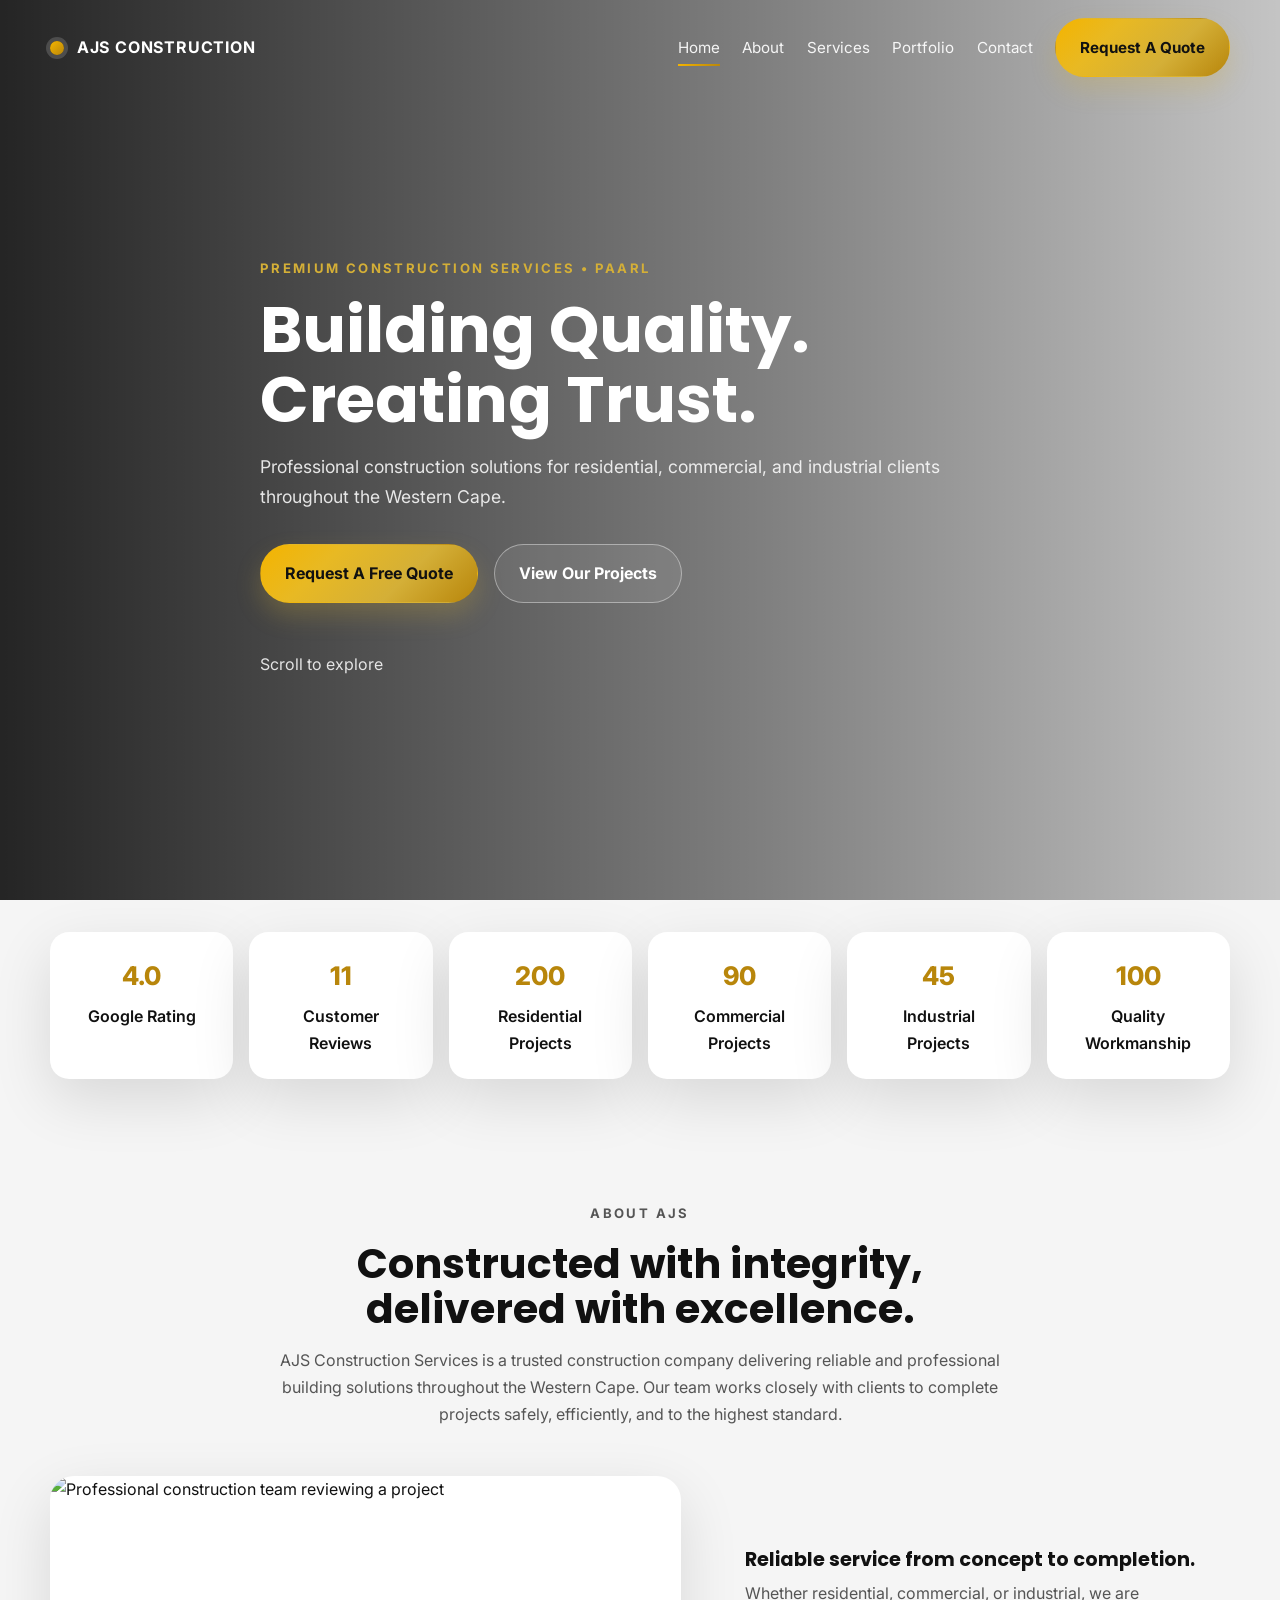
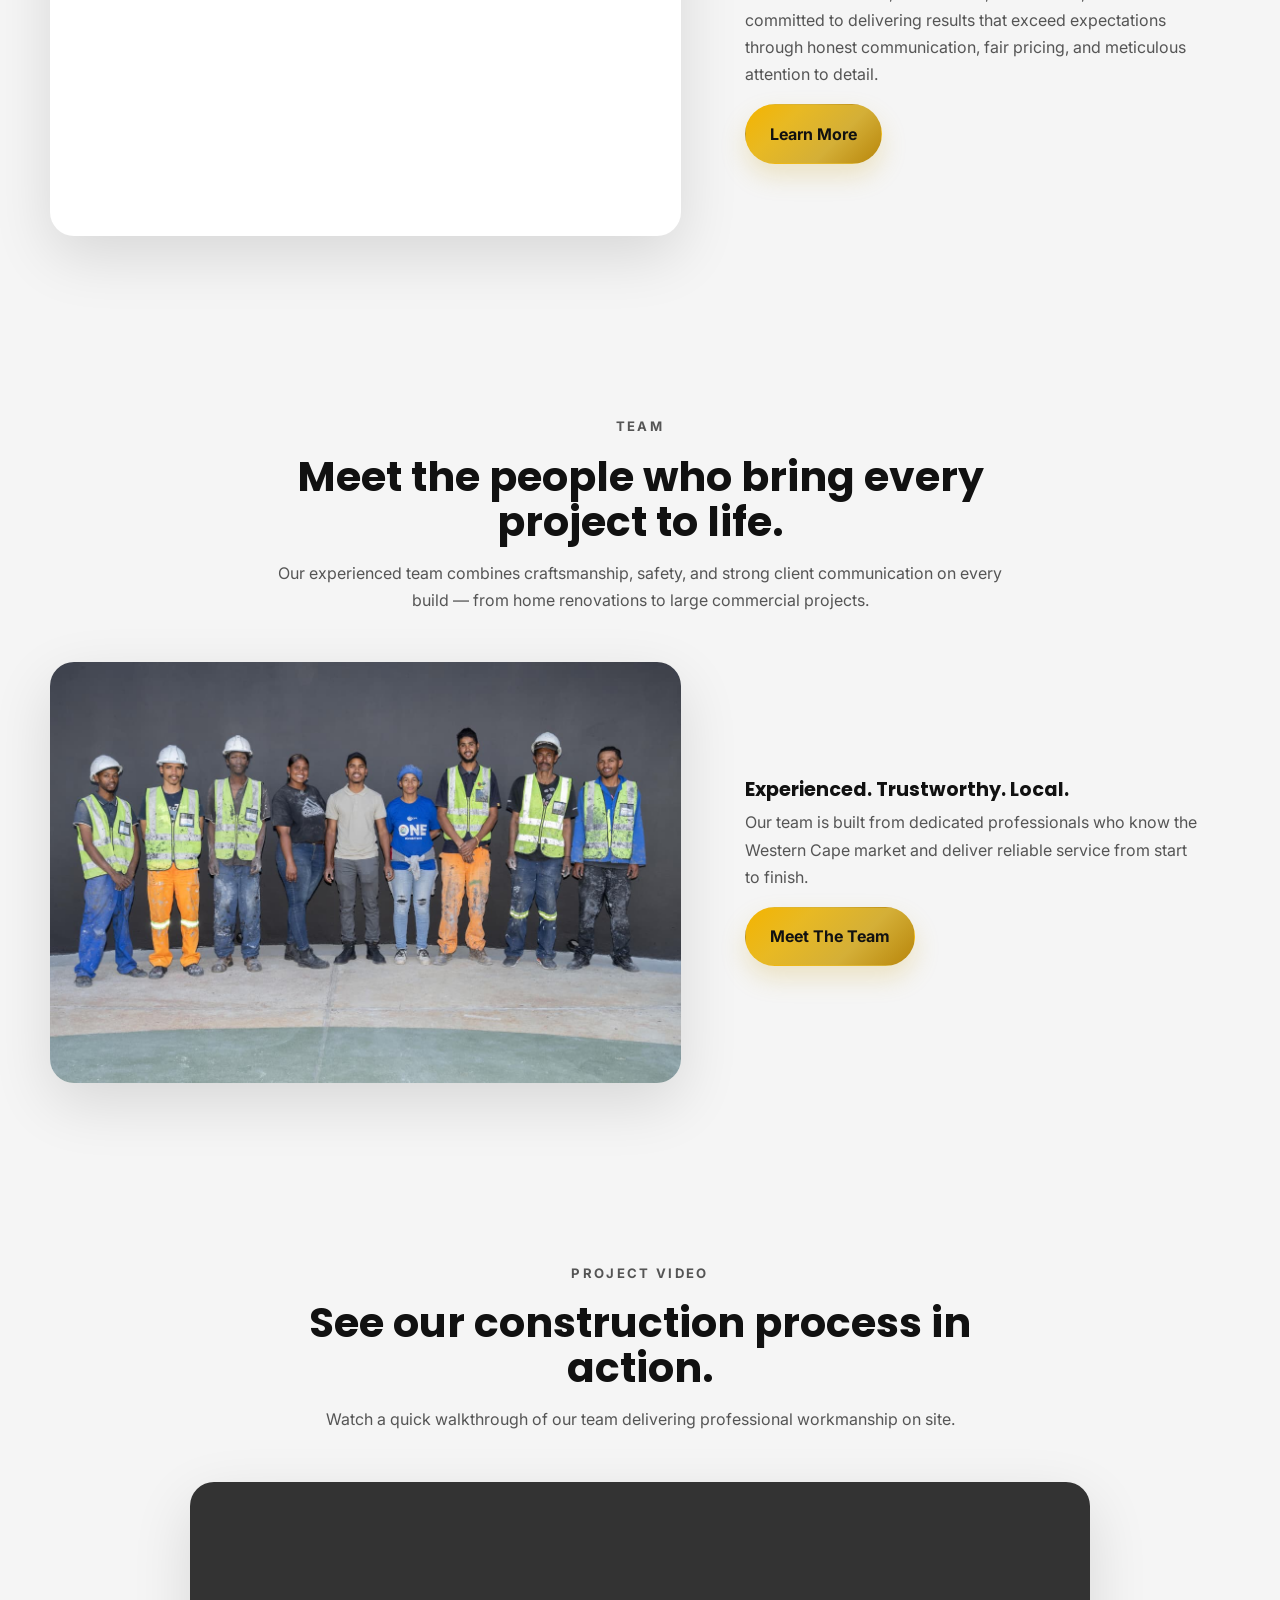
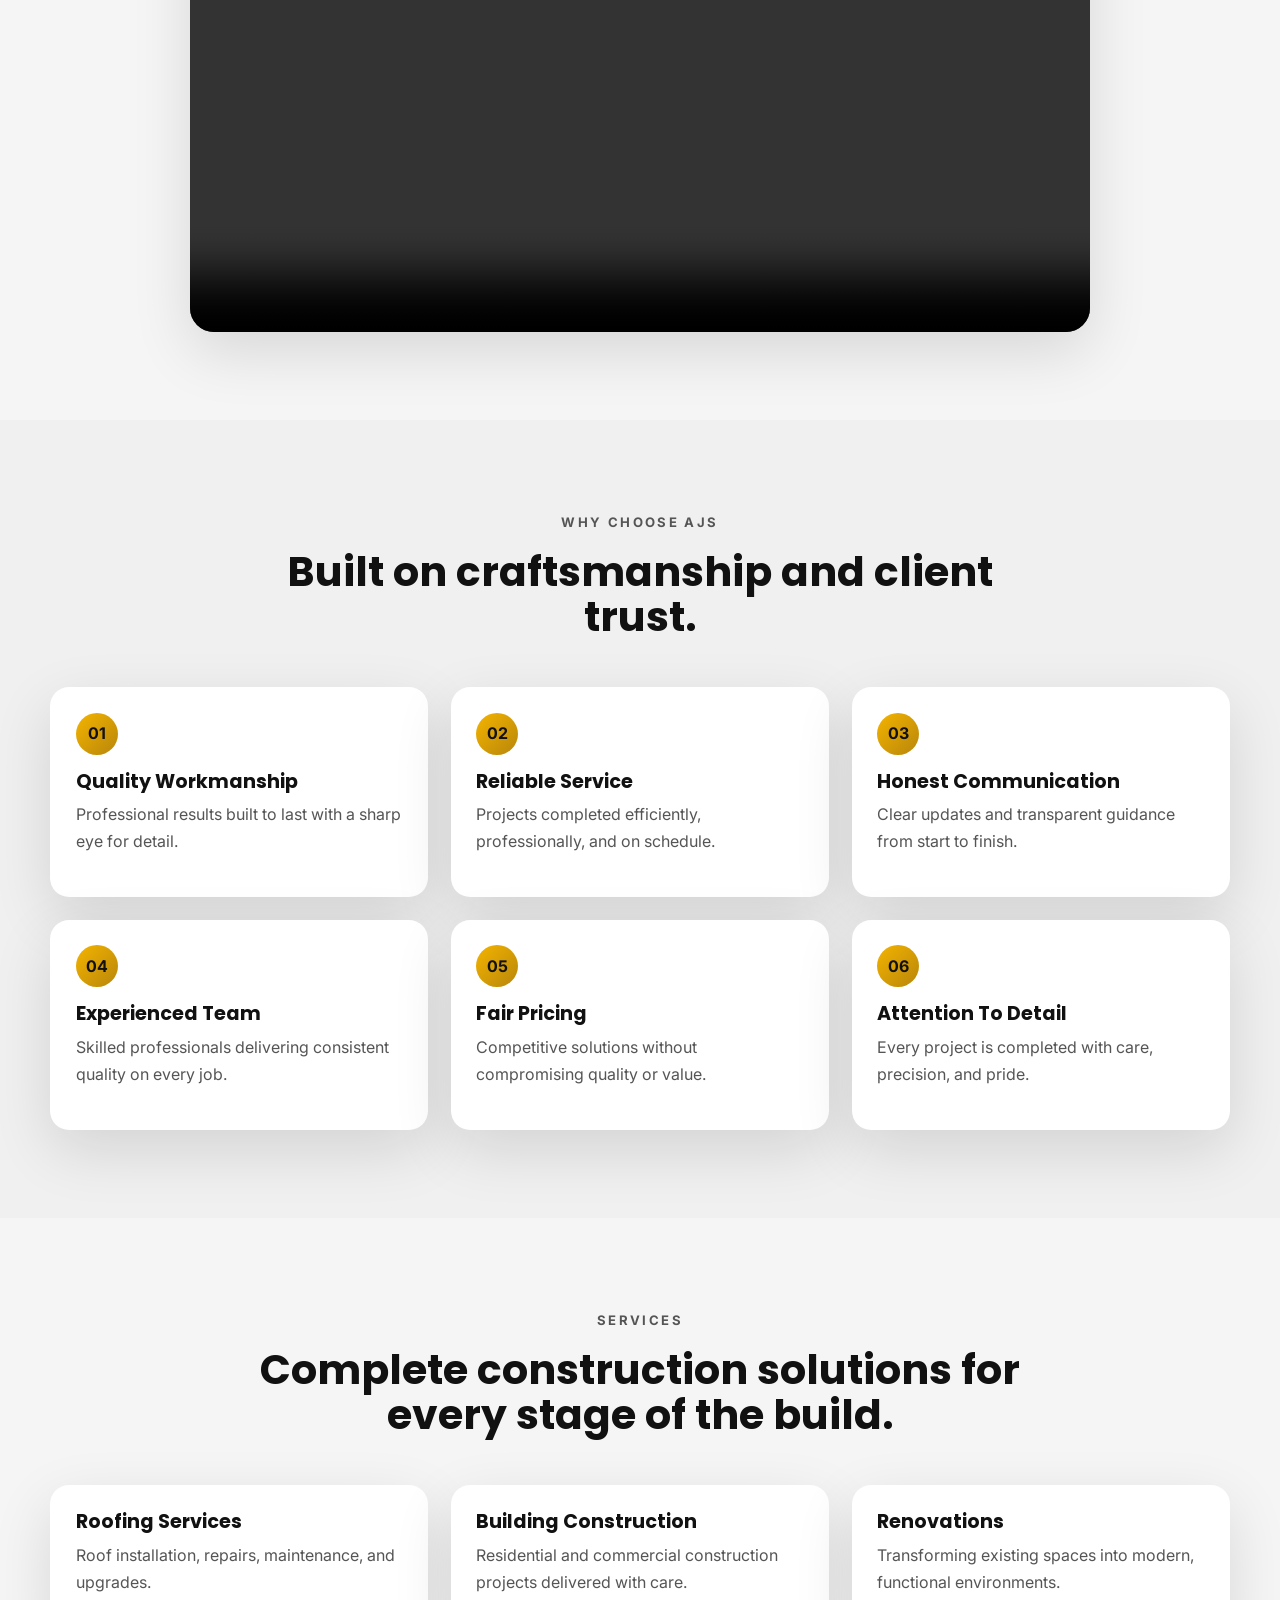
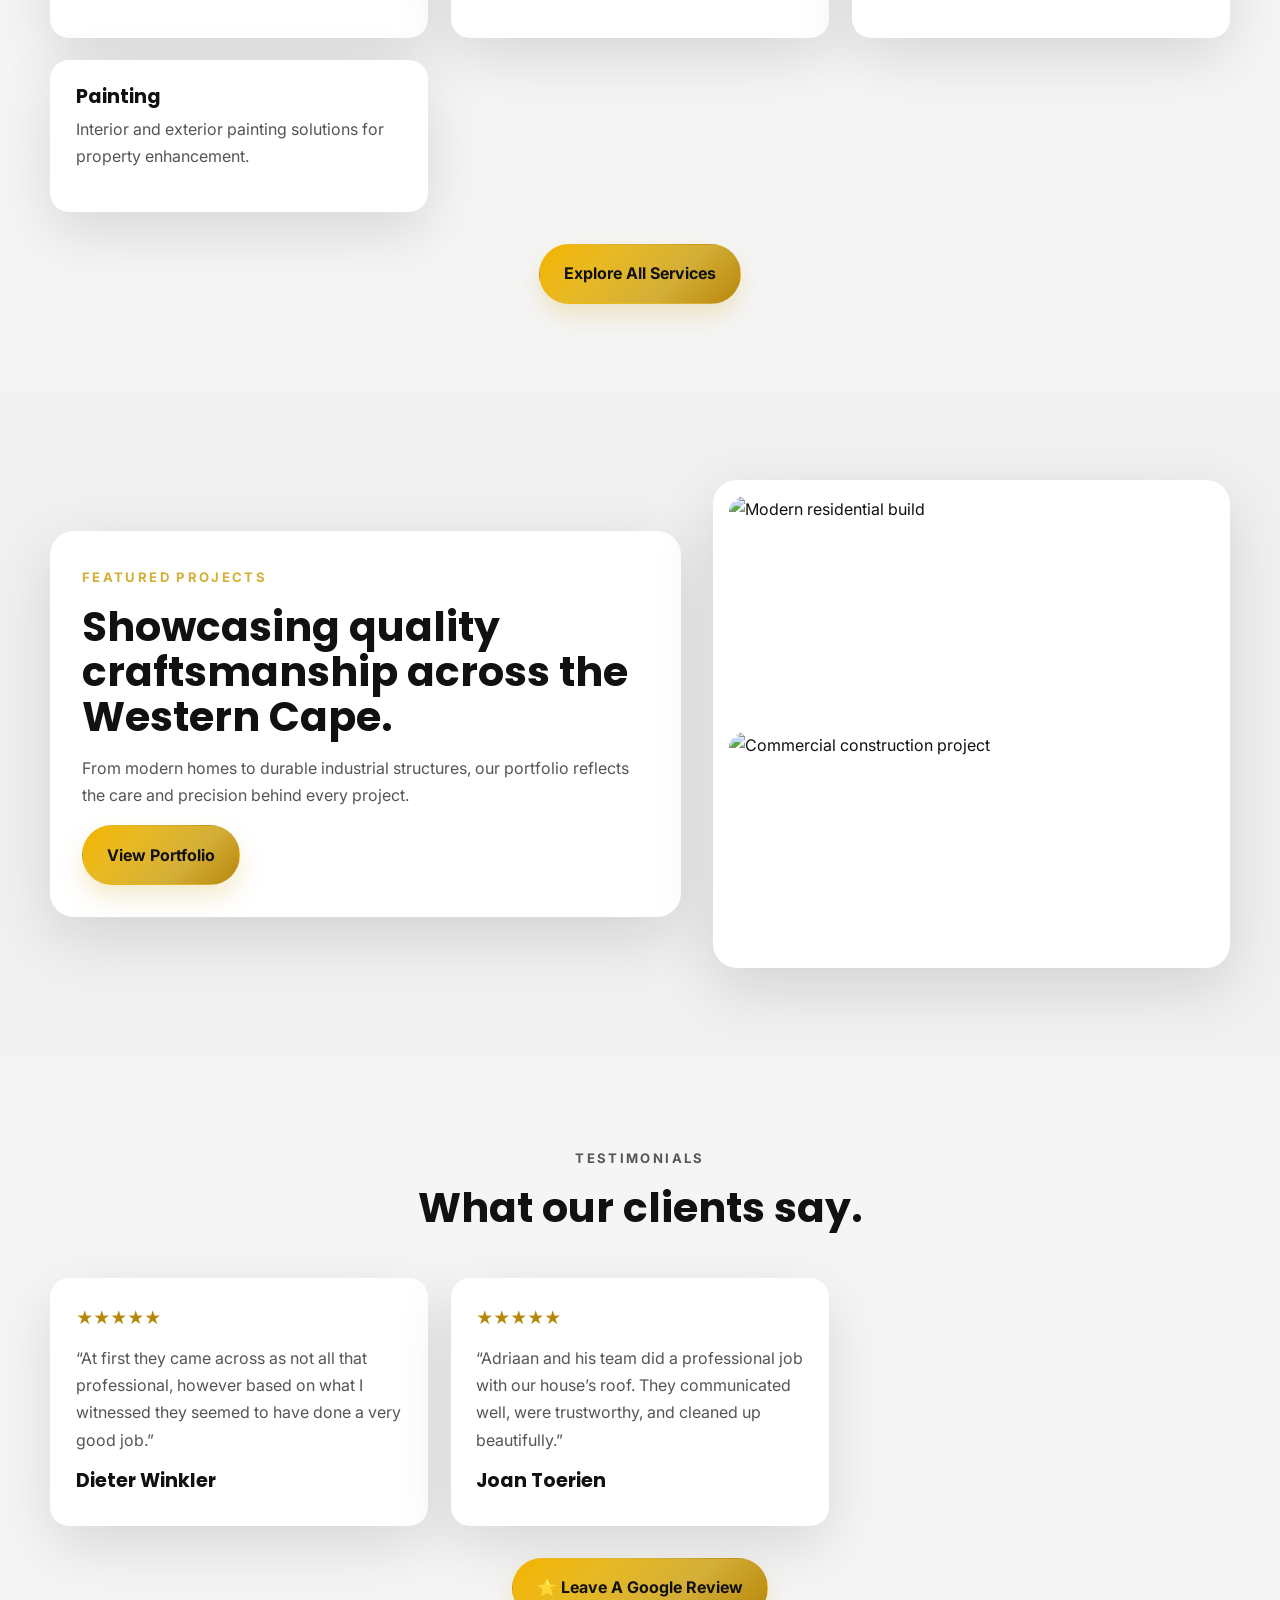
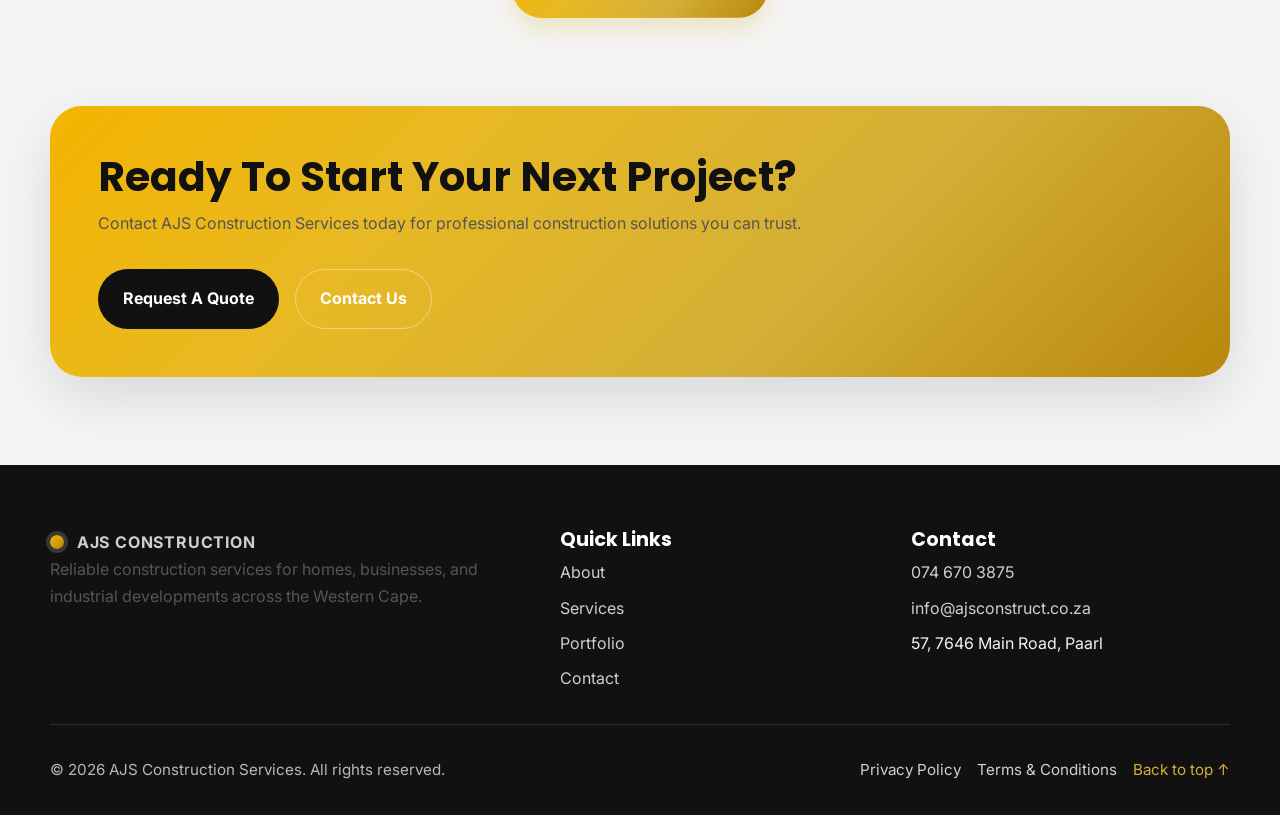
==== commit b1de7d95: "Add files via upload" ====
--- a/index.html
+++ b/index.html
@@ -57,10 +57,6 @@
 
     <main>
       <section class="hero">
-        <video class="hero-video" autoplay muted loop playsinline>
-          <source src="video.mp4" type="video/mp4" />
-          Your browser does not support the video tag.
-        </video>
         <div class="hero-overlay"></div>
         <div class="container hero-content reveal">
           <p class="eyebrow">Premium Construction Services • Paarl</p>
@@ -139,6 +135,20 @@
         </div>
       </section>
 
+      <section class="section container video-section">
+        <div class="section-heading reveal">
+          <p class="eyebrow">Project Video</p>
+          <h2>See our construction process in action.</h2>
+          <p>Watch a quick walkthrough of our team delivering professional workmanship on site.</p>
+        </div>
+        <div class="video-card reveal">
+          <video controls playsinline>
+            <source src="video1.mp4" type="video/mp4" />
+            Your browser does not support the video tag.
+          </video>
+        </div>
+      </section>
+
       <section class="section section-alt">
         <div class="container">
           <div class="section-heading reveal">
--- a/styles.css
+++ b/styles.css
@@ -88,17 +88,9 @@
   min-height: 100vh;
   display: grid;
   align-items: center;
-  background: url('https://images.unsplash.com/photo-1504307651254-35680f356dfd?auto=format&fit=crop&w=1800&q=80') center/cover;
+  background: url('https://images.unsplash.com/photo-1504384308090-c894fdcc538d?auto=format&fit=crop&w=1800&q=80') center/cover;
   position: relative;
   overflow: hidden;
-}
-.hero-video {
-  position: absolute;
-  inset: 0;
-  width: 100%;
-  height: 100%;
-  object-fit: cover;
-  z-index: 0;
 }
 .hero-overlay {
   position: absolute;
@@ -133,6 +125,17 @@
   max-width: 680px;
 }
 .hero-actions { display: flex; gap: 1rem; flex-wrap: wrap; margin-top: 2rem; }
+.video-card {
+  margin-top: 2rem;
+  display: grid;
+  place-items: center;
+}
+.video-card video {
+  width: 100%;
+  max-width: 900px;
+  border-radius: 1.5rem;
+  box-shadow: var(--shadow);
+}
 .btn {
   display: inline-flex;
   align-items: center;
@@ -369,9 +372,6 @@
   .hero {
     min-height: 75vh;
   }
-  .hero-video {
-    object-position: center center;
-  }
   .hero-content {
     padding: 5rem 0 4rem;
   }
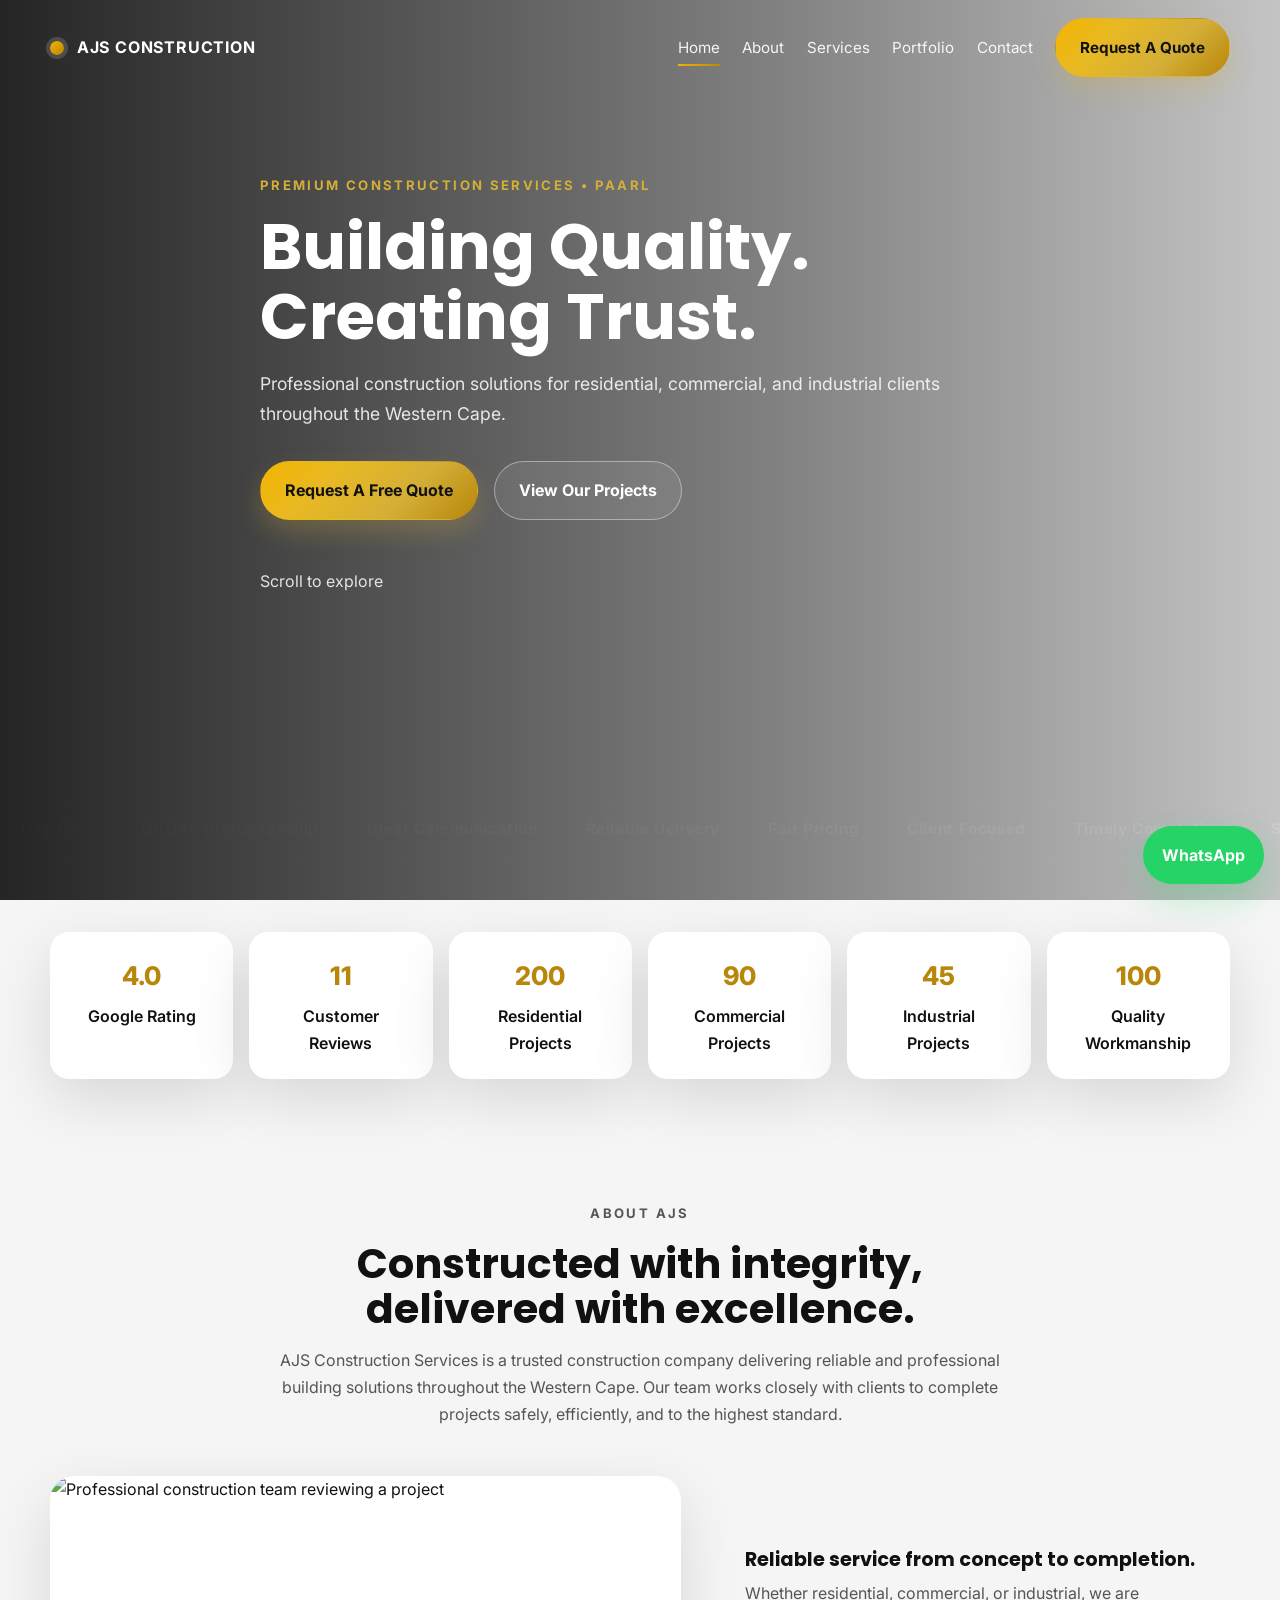
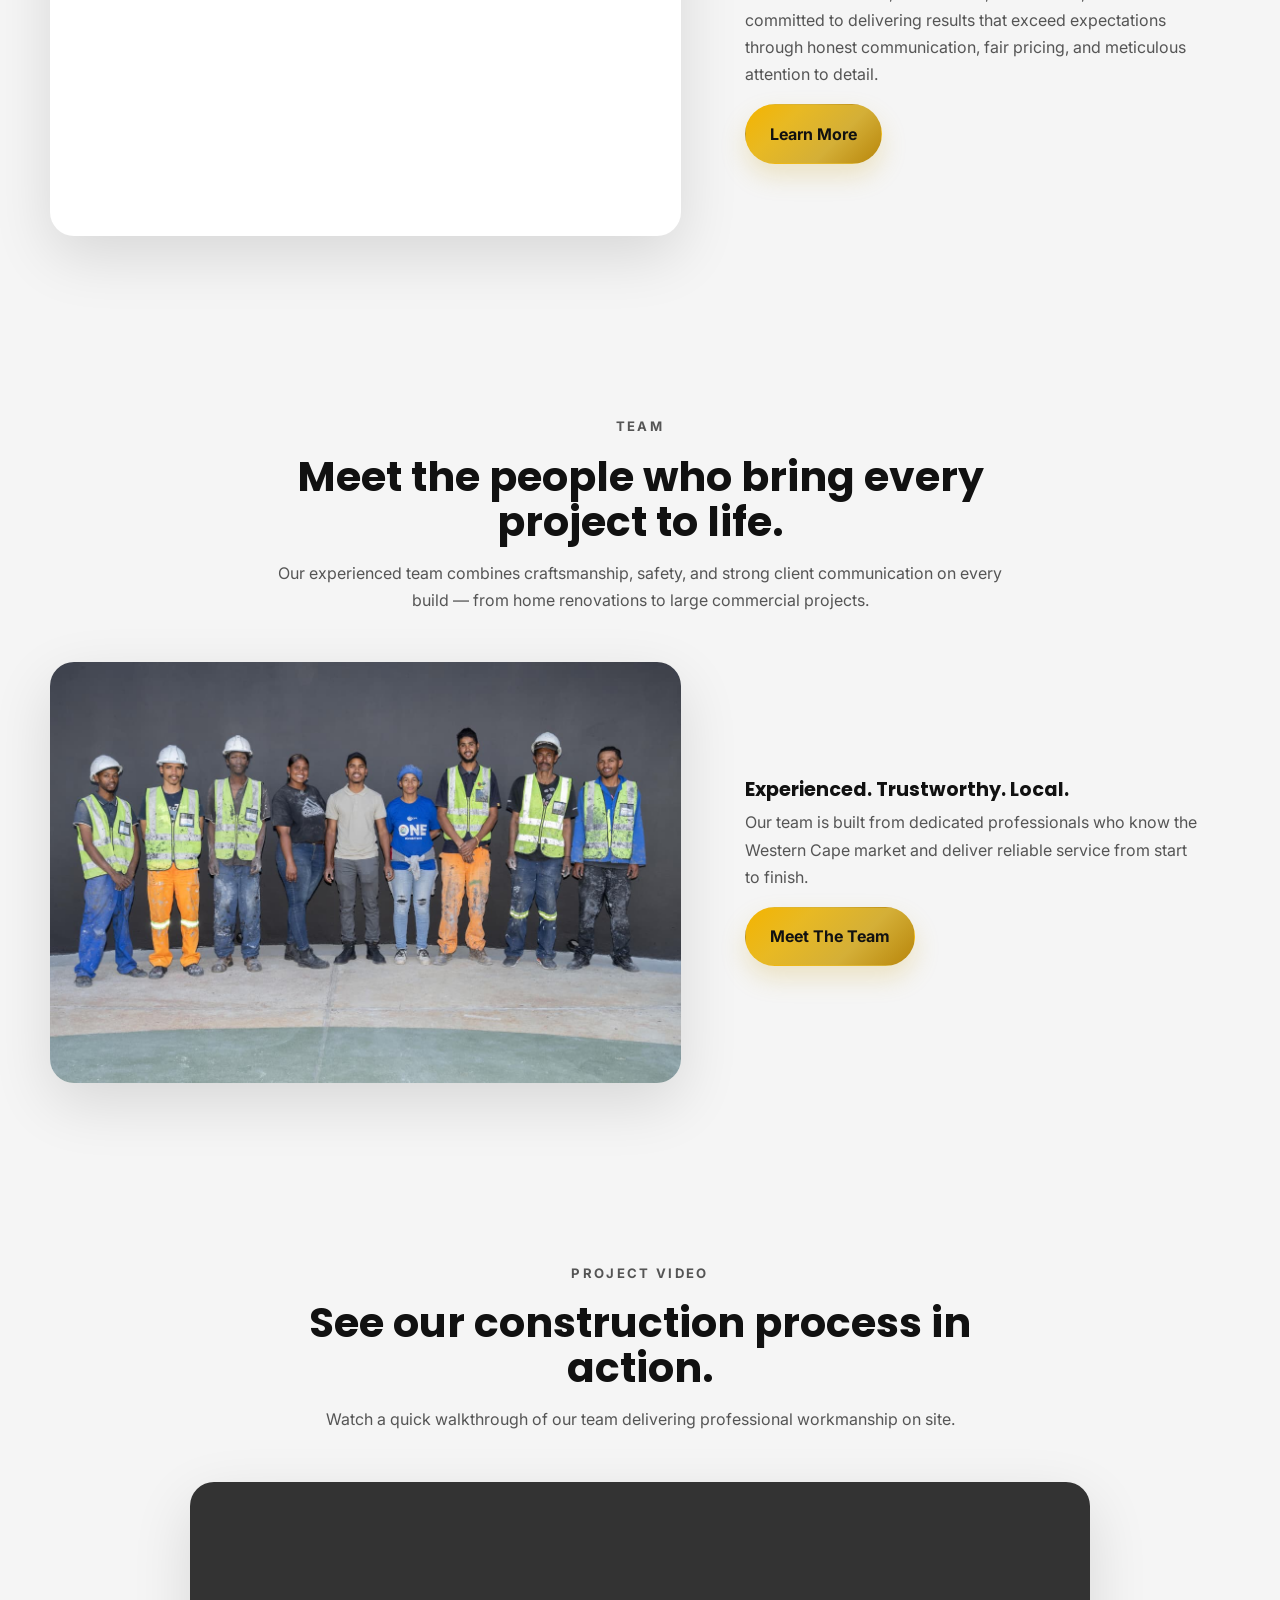
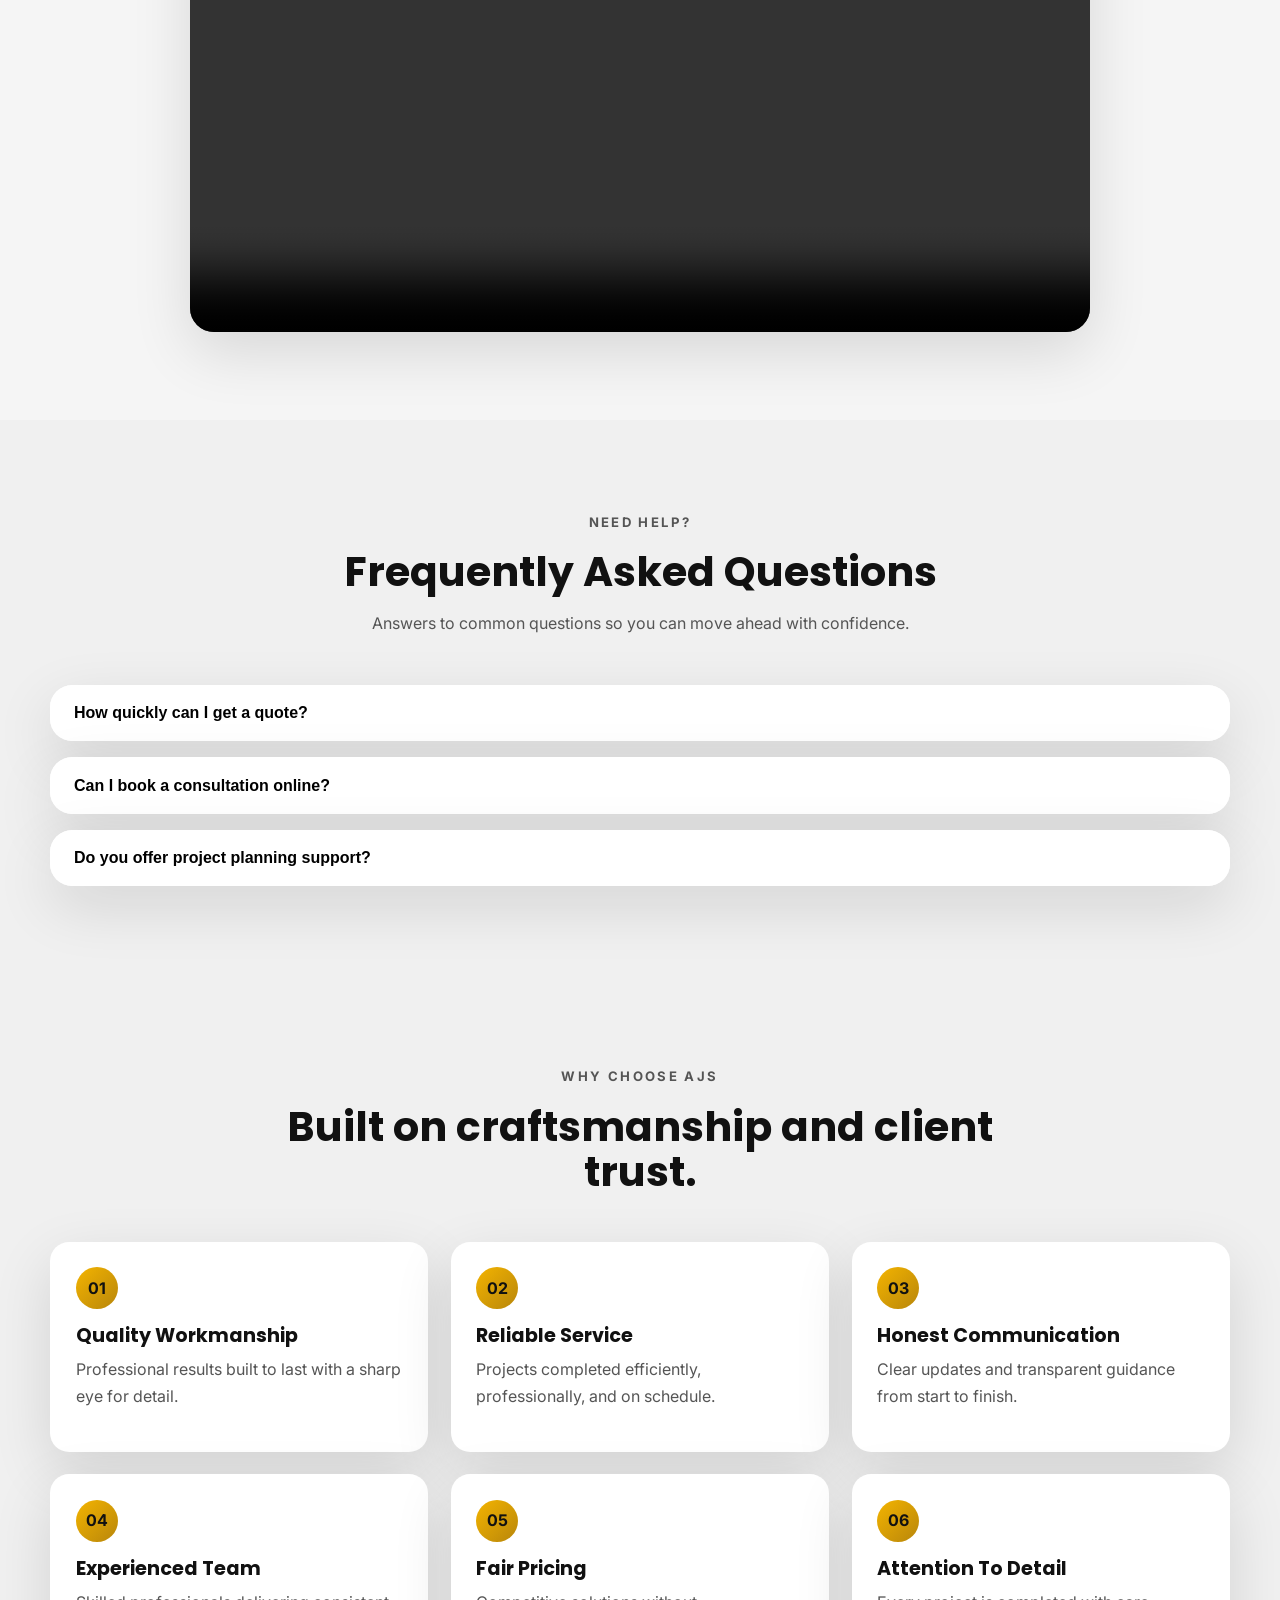
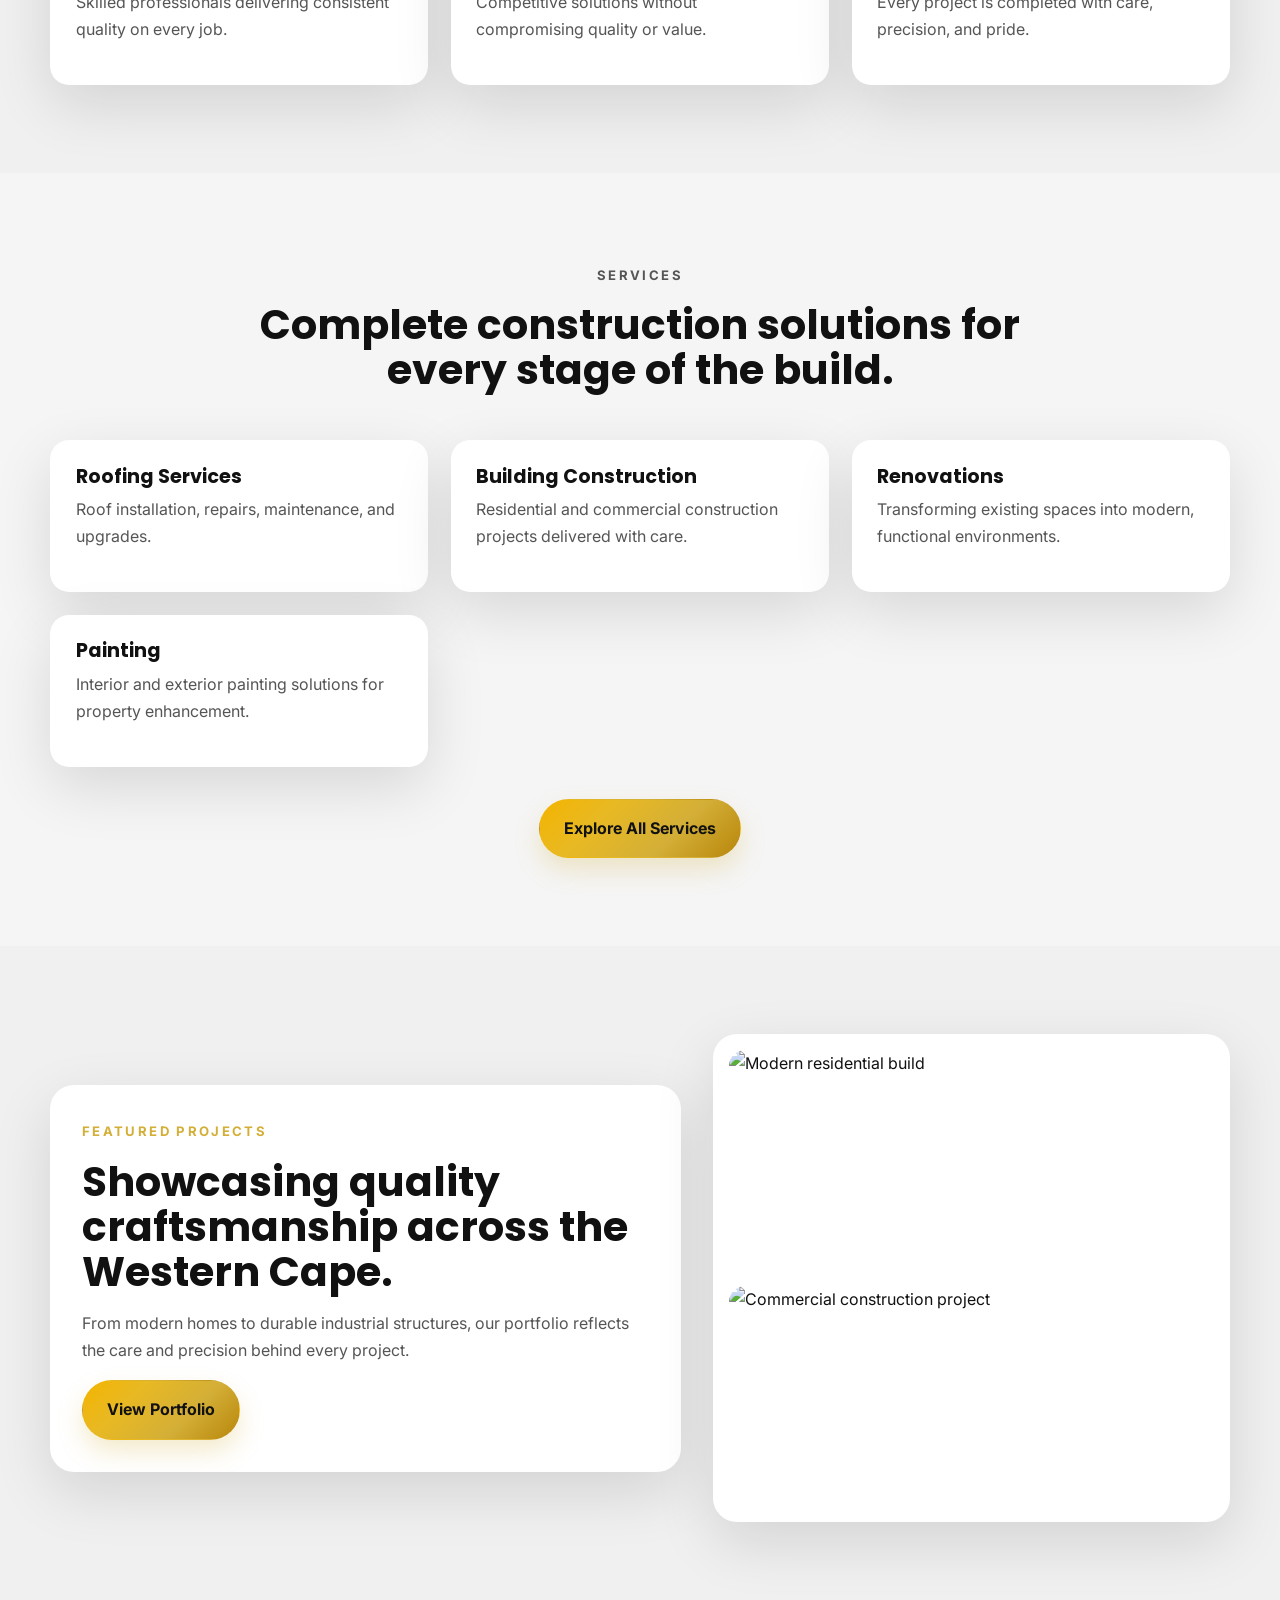
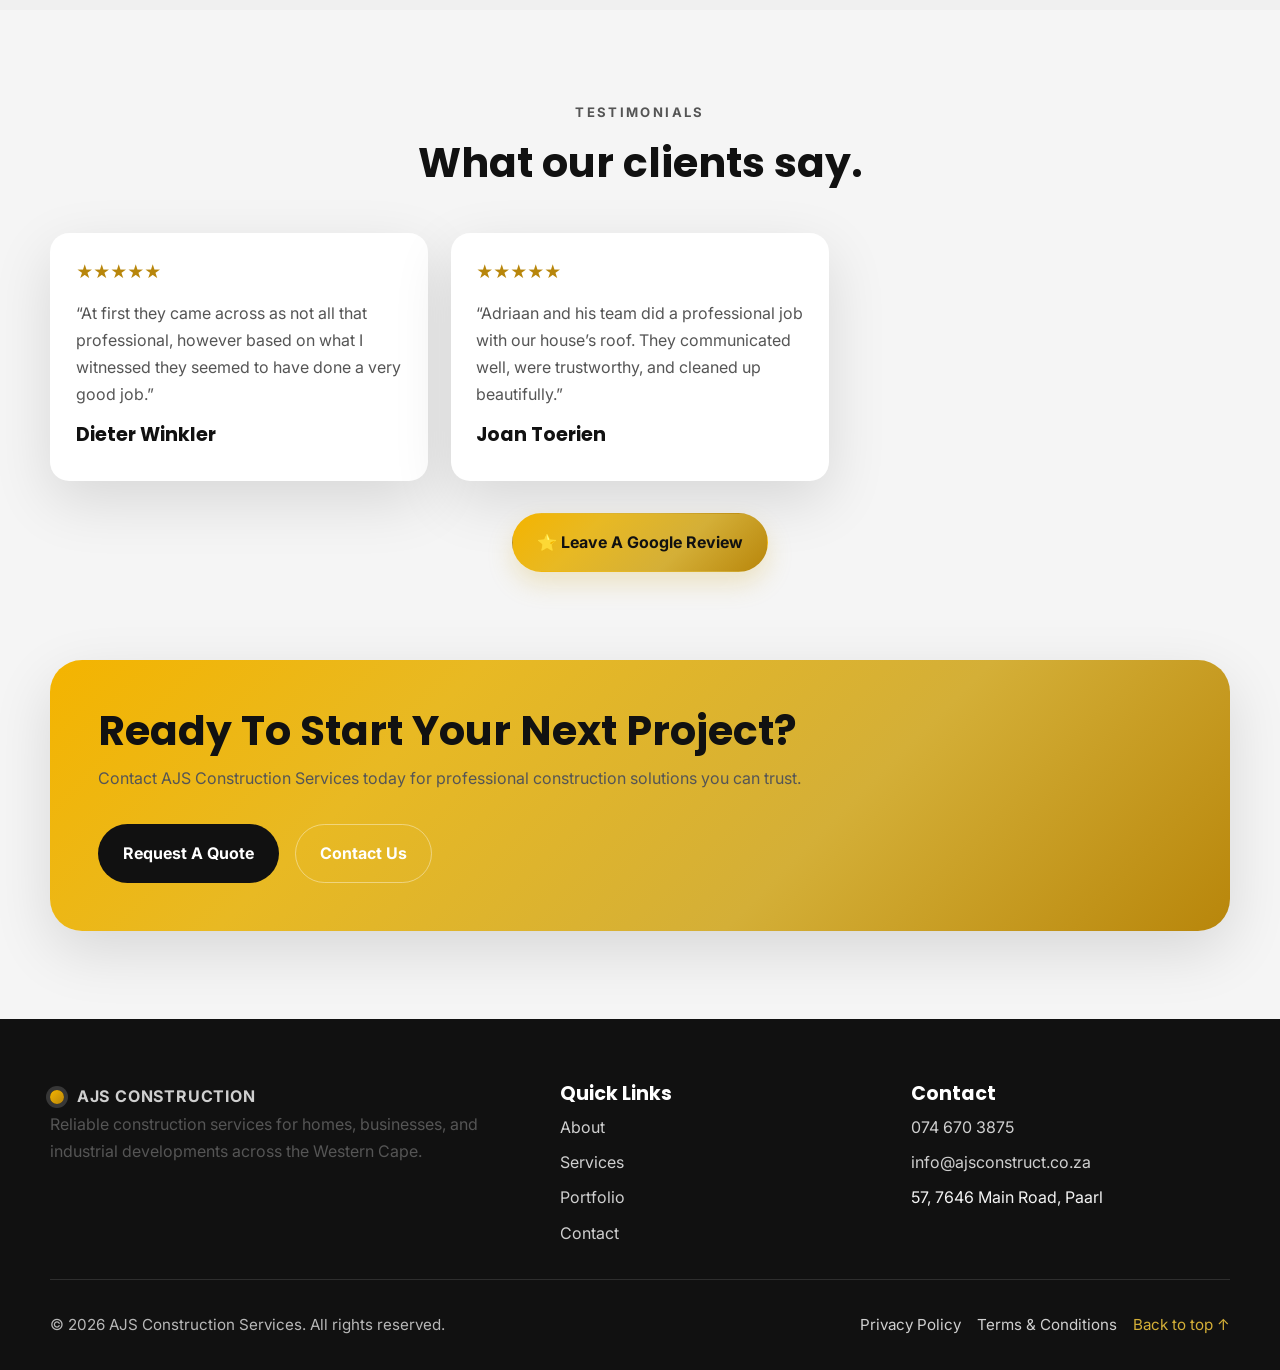
==== commit 0d5598fb: "Add files via upload" ====
--- a/index.html
+++ b/index.html
@@ -68,6 +68,20 @@
           </div>
           <a href="#stats" class="scroll-indicator">Scroll to explore</a>
         </div>
+        <div class="hero-values">
+          <div class="hero-values-track">
+            <span>Safety First</span>
+            <span>Quality Craftsmanship</span>
+            <span>Clear Communication</span>
+            <span>Reliable Delivery</span>
+            <span>Fair Pricing</span>
+            <span>Client Focused</span>
+            <span>Timely Completion</span>
+            <span>Safety First</span>
+            <span>Quality Craftsmanship</span>
+            <span>Clear Communication</span>
+          </div>
+        </div>
       </section>
 
       <section id="stats" class="stats-section">
@@ -146,6 +160,31 @@
             <source src="video1.mp4" type="video/mp4" />
             Your browser does not support the video tag.
           </video>
+        </div>
+      </section>
+
+
+      <section class="section section-alt faq-section">
+        <div class="container">
+          <div class="section-heading reveal">
+            <p class="eyebrow">Need Help?</p>
+            <h2>Frequently Asked Questions</h2>
+            <p>Answers to common questions so you can move ahead with confidence.</p>
+          </div>
+          <div class="faq-list reveal">
+            <article class="faq-item">
+              <button class="faq-question">How quickly can I get a quote?</button>
+              <div class="faq-answer">We usually respond within 24 hours, and you can speed the process up with our WhatsApp chat button.</div>
+            </article>
+            <article class="faq-item">
+              <button class="faq-question">Can I book a consultation online?</button>
+              <div class="faq-answer">Yes—use the contact links on the site or message us directly on WhatsApp for a fast consultation.</div>
+            </article>
+            <article class="faq-item">
+              <button class="faq-question">Do you offer project planning support?</button>
+              <div class="faq-answer">Absolutely. We provide planning advice, scope guidance, and progress updates throughout the project.</div>
+            </article>
+          </div>
         </div>
       </section>
 
@@ -267,6 +306,7 @@
       </section>
     </main>
 
+    <a class="whatsapp-float" href="https://wa.me/27746703875?text=Hello%20AJS%20Construction" target="_blank" rel="noreferrer">WhatsApp</a>
     <footer class="site-footer">
       <div class="container footer-grid">
         <div>
--- a/styles.css
+++ b/styles.css
@@ -353,7 +353,111 @@
   .about-grid, .contact-grid, .process-grid, .portfolio-preview { grid-template-columns: 1fr; }
 }
 
+.hero-values {
+  overflow: hidden;
+  border-top: 1px solid rgba(255,255,255,0.12);
+  border-bottom: 1px solid rgba(255,255,255,0.12);
+  padding: 0.85rem 0;
+  margin-top: 1.5rem;
+}
+.hero-values-track {
+  display: inline-flex;
+  gap: 3rem;
+  white-space: nowrap;
+  animation: marquee 22s linear infinite;
+}
+.hero-values-track span {
+  color: rgba(255,255,255,0.92);
+  font-weight: 700;
+  font-size: 0.95rem;
+  letter-spacing: 0.04em;
+}
+@keyframes marquee {
+  0% { transform: translateX(0); }
+  100% { transform: translateX(-50%); }
+}
 @media (max-width: 760px) {
+  .hero-values {
+    padding: 0.75rem 0;
+    margin-top: 1rem;
+  }
+  .hero-values-track {
+    gap: 1.75rem;
+    animation-duration: 18s;
+  }
+  .hero-values-track span {
+    font-size: 0.9rem;
+  }
+}
+
+.feature-section .feature-grid {
+  display: grid;
+  grid-template-columns: repeat(2, minmax(0, 1fr));
+  gap: 1rem;
+}
+.feature-card {
+  background: #fff;
+  border-radius: 1.4rem;
+  padding: 1.6rem;
+  box-shadow: var(--shadow);
+}
+.feature-card h3 {
+  margin: 0.8rem 0 0.5rem;
+}
+.faq-list {
+  display: grid;
+  gap: 1rem;
+}
+.faq-item {
+  background: white;
+  border-radius: 1.4rem;
+  overflow: hidden;
+  box-shadow: var(--shadow);
+}
+.faq-question {
+  width: 100%;
+  text-align: left;
+  border: 0;
+  background: #fff;
+  padding: 1.2rem 1.5rem;
+  font-size: 1rem;
+  font-weight: 700;
+  cursor: pointer;
+}
+.faq-answer {
+  padding: 0 1.5rem 1.3rem;
+  display: none;
+  color: var(--muted);
+}
+.faq-item.open .faq-answer {
+  display: block;
+}
+.whatsapp-float {
+  position: fixed;
+  right: 1rem;
+  bottom: 1rem;
+  background: #25d366;
+  color: white;
+  padding: 0.95rem 1.2rem;
+  border-radius: 999px;
+  box-shadow: 0 14px 34px rgba(37,211,102,0.27);
+  z-index: 1200;
+  font-weight: 700;
+}
+@media (max-width: 760px) {
+  .banner-inner { flex-direction: column; align-items: flex-start; }
+  .feature-section .feature-grid { grid-template-columns: 1fr; }
+  .faq-answer { padding: 0 1rem 1rem; }
+  .whatsapp-float { right: 0.75rem; bottom: 0.75rem; }
+}
+
+@media (max-width: 760px) {
+  html, body { overflow-x: hidden; }
+  .container {
+    width: 100%;
+    max-width: 100%;
+    padding: 0 1rem;
+  }
   .menu-toggle { display: block; }
   .nav-links {
     position: fixed;
@@ -370,10 +474,33 @@
   .stats-grid { grid-template-columns: 1fr 1fr; }
   .cards-grid, .portfolio-grid, .footer-grid { grid-template-columns: 1fr; }
   .hero {
-    min-height: 75vh;
+    min-height: auto;
+    padding: 4rem 0 2rem;
   }
   .hero-content {
-    padding: 5rem 0 4rem;
+    padding: 0;
+  }
+  .hero-text {
+    font-size: 0.98rem;
+    max-width: 100%;
+  }
+  .video-card {
+    padding: 0;
+  }
+  .video-card video {
+    width: 100%;
+    max-width: 100%;
+    height: auto;
+  }
+  .section {
+    padding: 3.5rem 0;
+  }
+  .section-heading {
+    max-width: 100%;
+    padding: 0 0.5rem;
+  }
+  .about-copy, .about-image-card, .cta-card, .footer-bottom {
+    width: 100%;
   }
   .hero-actions { flex-direction: column; align-items: flex-start; }
   .cta-card { padding: 2rem; }
